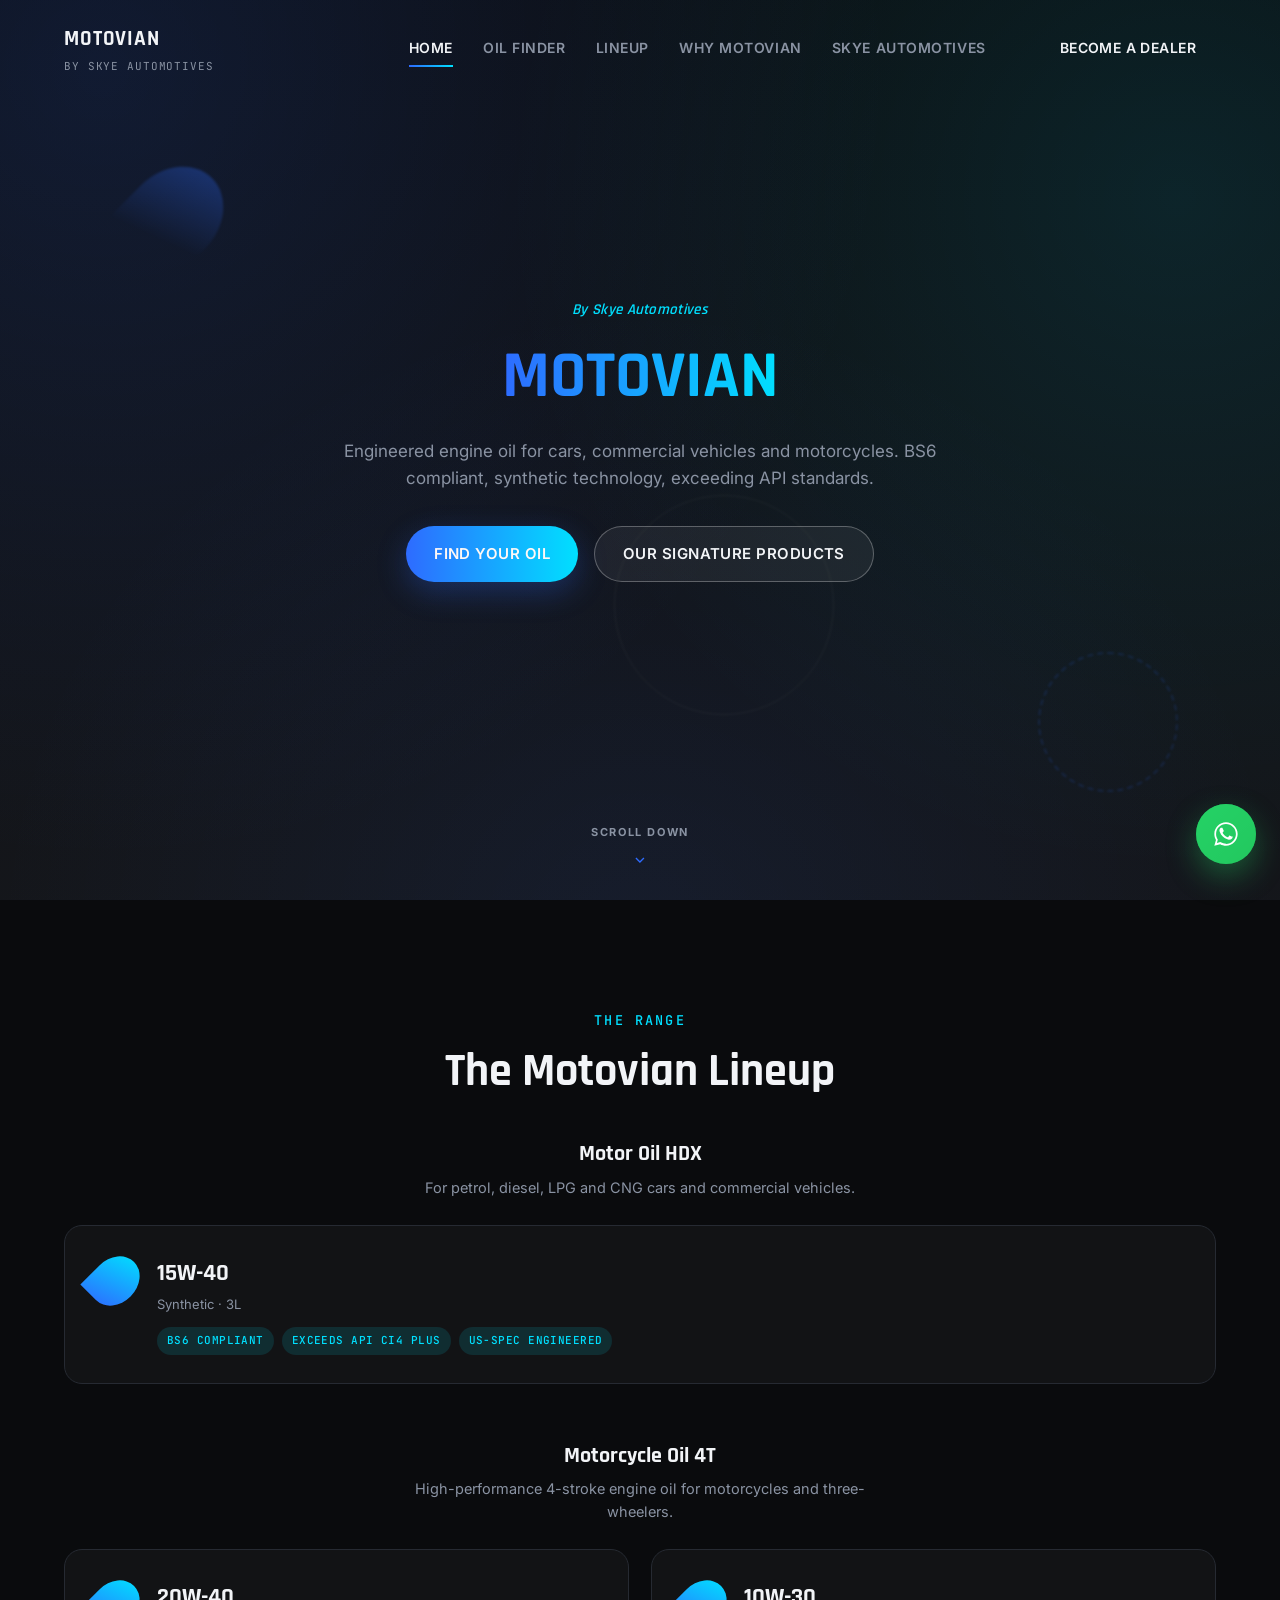
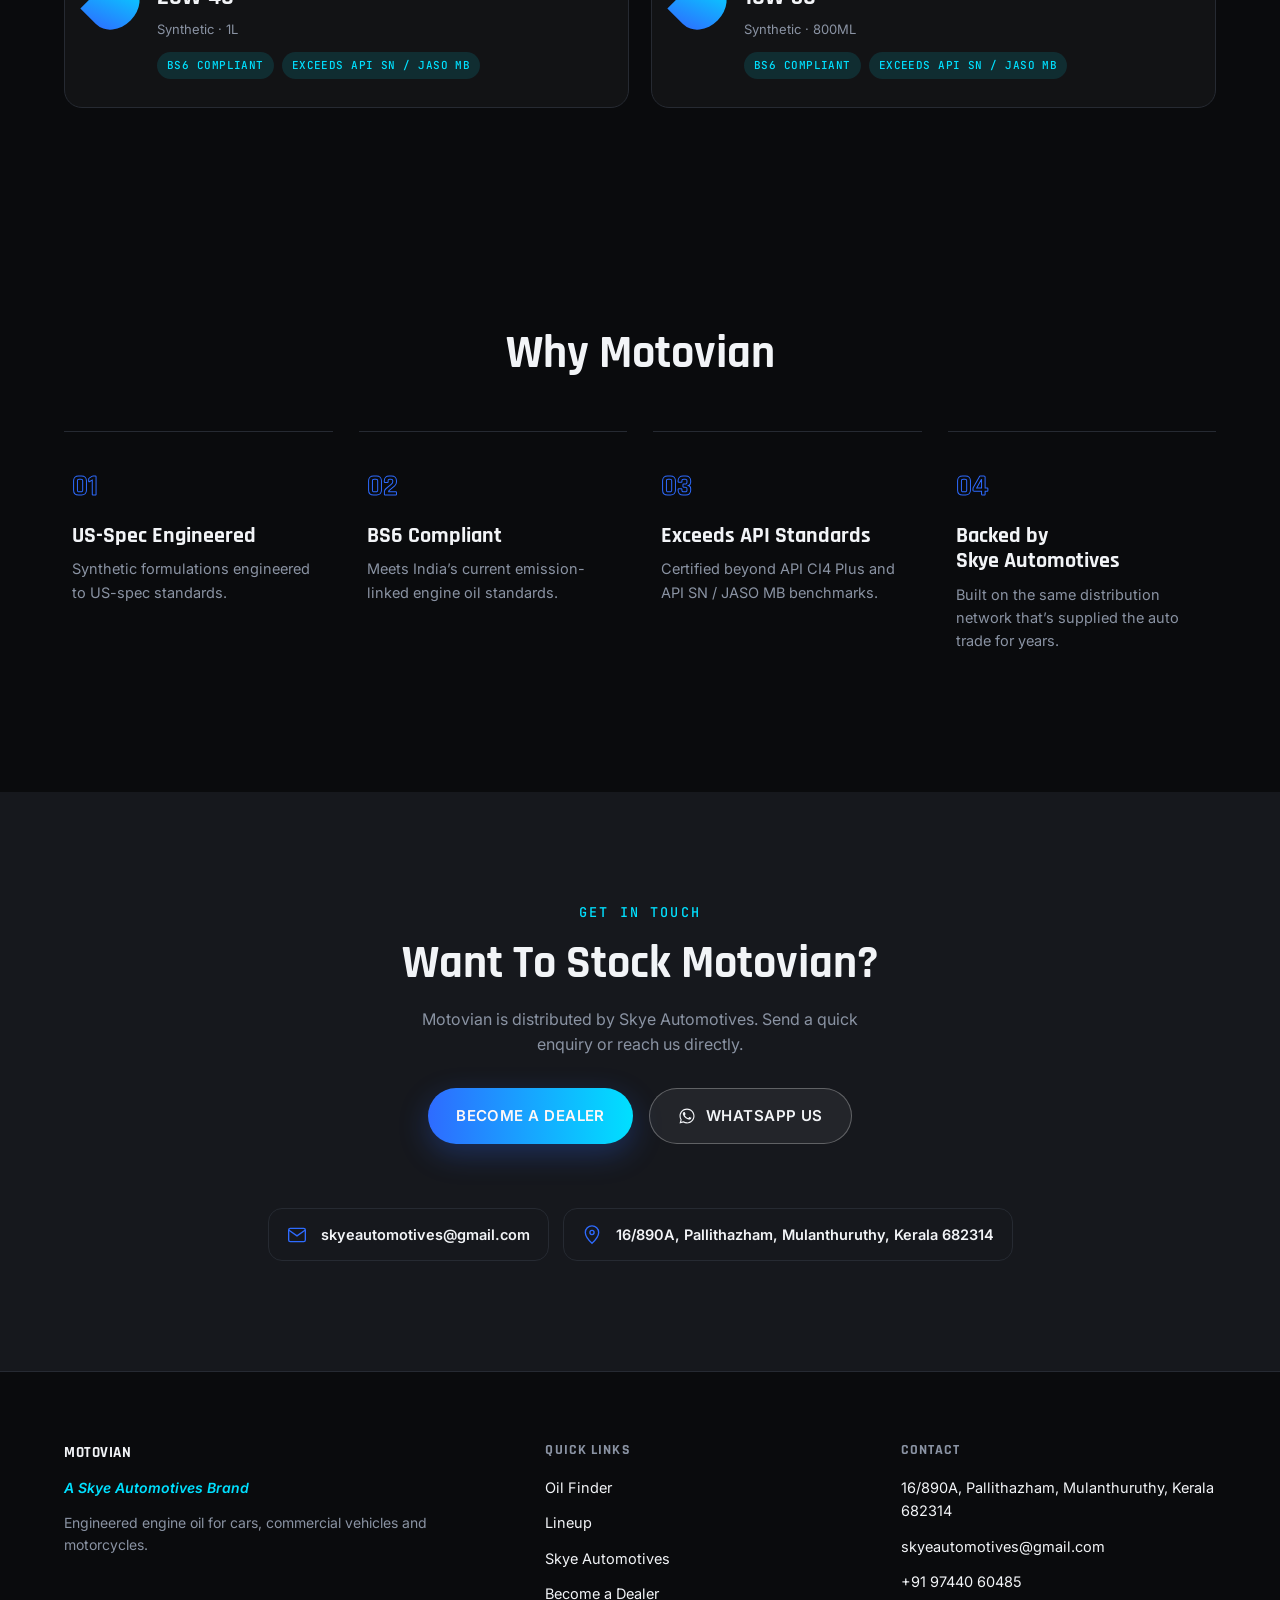
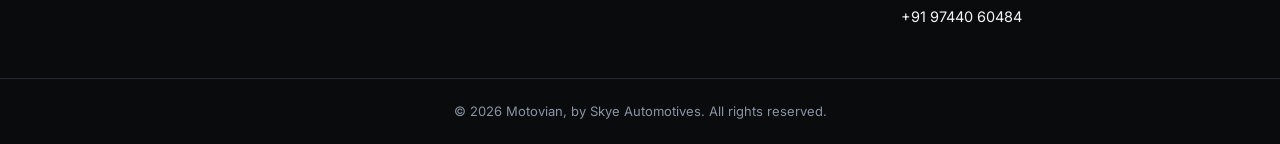
==== motovian.html @ 6cfa9f60 "Launch standalone Motovian brand experience and Oil Finder app Adds the Motovian sub-brand as real, " ====
<!DOCTYPE html>
<html lang="en">
<head>
<meta charset="UTF-8" />
<meta name="viewport" content="width=device-width, initial-scale=1.0" />
<meta name="theme-color" content="#0A0B0D" />
<title>Motovian | Engine Oil by Skye Automotives</title>
<meta name="description" content="Motovian is Skye Automotives' own engine oil brand: BS6 compliant, synthetic technology, exceeding API standards, for cars, commercial vehicles and motorcycles." />
<link rel="preconnect" href="https://fonts.googleapis.com">
<link rel="preconnect" href="https://fonts.gstatic.com" crossorigin>
<link href="https://fonts.googleapis.com/css2?family=Rajdhani:wght@500;600;700&family=Inter:wght@400;500;600&family=JetBrains+Mono:wght@400;500;600&display=swap" rel="stylesheet">
<link rel="stylesheet" href="css/style.css?v=47">
<link rel="stylesheet" href="css/motovian.css?v=9">
</head>
<body>

<a href="#main-content" class="skip-link">Skip to main content</a>

<!-- ================= PRELOADER ================= -->
<div id="preloader">
  <div class="loader-ring"></div>
</div>

<!-- ================= NAVBAR ================= -->
<header id="navbar">
  <div class="nav-inner">
    <div class="logo-group">
      <a href="#top" class="logo">MOTOVIAN</a>
      <a href="index.html" class="nav-parent-link">By Skye Automotives</a>
    </div>
    <nav id="nav-links">
      <a href="#top" class="active">Home</a>
      <a href="oil-finder.html">Oil Finder</a>
      <a href="#lineup">Lineup</a>
      <a href="#why-motovian">Why Motovian</a>
      <a href="index.html">Skye Automotives</a>
    </nav>
    <a href="index.html#dealers" class="btn btn-small nav-cta">Become a Dealer</a>
    <button id="hamburger" aria-label="Toggle menu">
      <span></span><span></span><span></span>
    </button>
  </div>
</header>

<main id="main-content" tabindex="-1">

<!-- ================= HERO ================= -->
<section id="top" class="hero">
  <div class="hero-bg"></div>
  <div class="floating-shapes">
    <span class="shape shape-drop"></span>
    <span class="shape shape-gear"></span>
    <span class="shape shape-ring"></span>
    <span class="streak" style="top:24%; width:280px; animation-delay:.3s;"></span>
    <span class="streak" style="top:52%; width:200px; animation-delay:1.4s;"></span>
    <span class="streak" style="top:74%; width:240px; animation-delay:2.3s;"></span>
  </div>
  <div class="hero-content">
    <p class="tagline reveal">By Skye Automotives</p>
    <h1 class="hero-title">
      <span class="line"><span class="line-inner text-gradient" style="animation-delay:.12s">MOTOVIAN</span></span>
    </h1>
    <p class="hero-sub reveal">
      Engineered engine oil for cars, commercial vehicles and motorcycles.
      BS6 compliant, synthetic technology, exceeding API standards.
    </p>
    <div class="hero-actions reveal">
      <a href="oil-finder.html" class="btn btn-primary">Find Your Oil</a>
      <a href="#lineup" class="btn btn-outline-light">Our Signature Products</a>
    </div>
  </div>
  <a href="#lineup" class="scroll-cue" aria-label="Scroll down">
    <span class="scroll-cue-text">Scroll Down</span>
    <svg class="scroll-cue-arrow" viewBox="0 0 24 24" fill="none" stroke="currentColor" stroke-width="2" aria-hidden="true"><path d="M6 9l6 6 6-6"/></svg>
  </a>
</section>

<!-- ================= LINEUP ================= -->
<section id="lineup" class="section lineup">
  <div class="container">
    <p class="eyebrow center reveal">The Range</p>
    <h2 class="center reveal">The Motovian Lineup</h2>

    <div class="lineup-line reveal">
      <div class="lineup-line-head">
        <h3>Motor Oil HDX</h3>
        <p>For petrol, diesel, LPG and CNG cars and commercial vehicles.</p>
      </div>
      <div class="moto-card">
        <div class="drop drop-lg"></div>
        <div class="moto-card-body">
          <p class="moto-grade">15W-40</p>
          <span class="moto-pack">Synthetic · 3L</span>
          <div class="moto-badges">
            <span class="moto-badge">BS6 Compliant</span>
            <span class="moto-badge">Exceeds API CI4 Plus</span>
            <span class="moto-badge">US-Spec Engineered</span>
          </div>
        </div>
      </div>
    </div>

    <div class="lineup-line reveal">
      <div class="lineup-line-head">
        <h3>Motorcycle Oil 4T</h3>
        <p>High-performance 4-stroke engine oil for motorcycles and three-wheelers.</p>
      </div>
      <div class="moto-grid">
        <div class="moto-card">
          <div class="drop drop-lg"></div>
          <div class="moto-card-body">
            <p class="moto-grade">20W-40</p>
            <span class="moto-pack">Synthetic · 1L</span>
            <div class="moto-badges">
              <span class="moto-badge">BS6 Compliant</span>
              <span class="moto-badge">Exceeds API SN / JASO MB</span>
            </div>
          </div>
        </div>
        <div class="moto-card">
          <div class="drop drop-lg"></div>
          <div class="moto-card-body">
            <p class="moto-grade">10W-30</p>
            <span class="moto-pack">Synthetic · 800ML</span>
            <div class="moto-badges">
              <span class="moto-badge">BS6 Compliant</span>
              <span class="moto-badge">Exceeds API SN / JASO MB</span>
            </div>
          </div>
        </div>
      </div>
    </div>
  </div>
</section>

<!-- ================= WHY MOTOVIAN ================= -->
<section id="why-motovian" class="section why-us">
  <div class="container">
    <h2 class="reveal center">Why Motovian</h2>
    <div class="why-grid">
      <div class="why-item reveal">
        <span class="why-num">01</span>
        <h3>US-Spec Engineered</h3>
        <p>Synthetic formulations engineered to US-spec standards.</p>
      </div>
      <div class="why-item reveal">
        <span class="why-num">02</span>
        <h3>BS6 Compliant</h3>
        <p>Meets India&rsquo;s current emission-linked engine oil standards.</p>
      </div>
      <div class="why-item reveal">
        <span class="why-num">03</span>
        <h3>Exceeds API Standards</h3>
        <p>Certified beyond API CI4 Plus and API SN / JASO MB benchmarks.</p>
      </div>
      <div class="why-item reveal">
        <span class="why-num">04</span>
        <h3>Backed by Skye Automotives</h3>
        <p>Built on the same distribution network that&rsquo;s supplied the auto trade for years.</p>
      </div>
    </div>
  </div>
</section>

<!-- ================= BECOME A DEALER CTA ================= -->
<section id="dealer-cta" class="section dealer-cta">
  <div class="container center">
    <p class="eyebrow center reveal">Get In Touch</p>
    <h2 class="reveal">Want To Stock Motovian?</h2>
    <p class="reveal dealer-cta-sub">
      Motovian is distributed by Skye Automotives. Send a quick enquiry or reach us directly.
    </p>
    <div class="hero-actions reveal">
      <a href="index.html#dealers" class="btn btn-primary">Become a Dealer</a>
      <a href="https://wa.me/919744060485" target="_blank" rel="noopener" class="btn btn-outline-light">
        <svg viewBox="0 0 24 24" class="icon-wa" aria-hidden="true"><path d="M17.5 14.4c-.3-.1-1.7-.9-2-1-.3-.1-.5-.1-.7.1s-.8 1-.9 1.2c-.2.2-.3.2-.6.1-.3-.1-1.3-.5-2.4-1.5-.9-.8-1.5-1.8-1.7-2.1-.2-.3 0-.5.1-.6.1-.1.3-.3.4-.5.1-.2.2-.3.3-.5.1-.2 0-.4 0-.5C10 9 9.4 7.6 9.1 7c-.1-.5-.4-.4-.6-.4h-.5c-.2 0-.5.1-.7.3-.2.3-.9.9-.9 2.2s1 2.6 1.1 2.8c.1.2 2 3 4.7 4.2.7.3 1.2.5 1.6.6.7.2 1.3.2 1.8.1.5-.1 1.7-.7 1.9-1.4.2-.7.2-1.2.2-1.3-.1-.2-.3-.3-.6-.4z"/><path d="M12 2C6.5 2 2 6.5 2 12c0 1.9.5 3.6 1.4 5.1L2 22l5-1.3c1.5.8 3.2 1.3 5 1.3 5.5 0 10-4.5 10-10S17.5 2 12 2zm0 18.3c-1.6 0-3.1-.4-4.5-1.2l-.3-.2-3 .8.8-2.9-.2-.3C4 15.1 3.5 13.6 3.5 12c0-4.7 3.8-8.5 8.5-8.5s8.5 3.8 8.5 8.5-3.8 8.5-8.5 8.5z"/></svg>
        WhatsApp Us
      </a>
    </div>
    <div class="contact-methods dealer-cta-contact">
      <a href="mailto:skyeautomotives@gmail.com" class="contact-item">
        <svg viewBox="0 0 24 24" aria-hidden="true"><rect x="2" y="4" width="20" height="16" rx="2"/><path d="m2 6 10 7L22 6"/></svg>
        <span>skyeautomotives@gmail.com</span>
      </a>
      <a href="https://www.google.com/maps/search/?api=1&amp;query=SKYE+AUTOMOTIVES+16%2F890A+Pallithazham+Mulanthuruthy+Kerala+682314" target="_blank" rel="noopener" class="contact-item">
        <svg viewBox="0 0 24 24" aria-hidden="true"><path d="M12 22s8-7.5 8-13a8 8 0 1 0-16 0c0 5.5 8 13 8 13z"/><circle cx="12" cy="9" r="2.5"/></svg>
        <span>16/890A, Pallithazham, Mulanthuruthy, Kerala 682314</span>
      </a>
    </div>
  </div>
</section>

</main>

<!-- ================= FOOTER ================= -->
<footer class="footer">
  <div class="container footer-grid">
    <div>
      <a href="#top" class="logo">MOTOVIAN</a>
      <p class="footer-tagline">A Skye Automotives Brand</p>
      <p>Engineered engine oil for cars, commercial vehicles and motorcycles.</p>
    </div>
    <div>
      <h4>Quick Links</h4>
      <a href="oil-finder.html">Oil Finder</a>
      <a href="#lineup">Lineup</a>
      <a href="index.html">Skye Automotives</a>
      <a href="index.html#dealers">Become a Dealer</a>
    </div>
    <div>
      <h4>Contact</h4>
      <a href="https://www.google.com/maps/search/?api=1&amp;query=SKYE+AUTOMOTIVES+16%2F890A+Pallithazham+Mulanthuruthy+Kerala+682314" target="_blank" rel="noopener">16/890A, Pallithazham, Mulanthuruthy, Kerala 682314</a>
      <a href="mailto:skyeautomotives@gmail.com">skyeautomotives@gmail.com</a>
      <a href="https://wa.me/919744060485" target="_blank" rel="noopener">+91 97440 60485</a>
      <a href="https://wa.me/919744060484" target="_blank" rel="noopener">+91 97440 60484</a>
    </div>
  </div>
  <div class="footer-bottom">
    <p>&copy; <span id="year"></span> Motovian, by Skye Automotives. All rights reserved.</p>
  </div>
</footer>

<!-- ================= WHATSAPP FLOATING BUTTON ================= -->
<div class="wa-float">
  <button id="wa-toggle" aria-label="Chat on WhatsApp">
    <span class="wa-pulse"></span>
    <svg viewBox="0 0 24 24" aria-hidden="true"><path d="M17.5 14.4c-.3-.1-1.7-.9-2-1-.3-.1-.5-.1-.7.1s-.8 1-.9 1.2c-.2.2-.3.2-.6.1-.3-.1-1.3-.5-2.4-1.5-.9-.8-1.5-1.8-1.7-2.1-.2-.3 0-.5.1-.6.1-.1.3-.3.4-.5.1-.2.2-.3.3-.5.1-.2 0-.4 0-.5C10 9 9.4 7.6 9.1 7c-.1-.5-.4-.4-.6-.4h-.5c-.2 0-.5.1-.7.3-.2.3-.9.9-.9 2.2s1 2.6 1.1 2.8c.1.2 2 3 4.7 4.2.7.3 1.2.5 1.6.6.7.2 1.3.2 1.8.1.5-.1 1.7-.7 1.9-1.4.2-.7.2-1.2.2-1.3-.1-.2-.3-.3-.6-.4z"/><path d="M12 2C6.5 2 2 6.5 2 12c0 1.9.5 3.6 1.4 5.1L2 22l5-1.3c1.5.8 3.2 1.3 5 1.3 5.5 0 10-4.5 10-10S17.5 2 12 2zm0 18.3c-1.6 0-3.1-.4-4.5-1.2l-.3-.2-3 .8.8-2.9-.2-.3C4 15.1 3.5 13.6 3.5 12c0-4.7 3.8-8.5 8.5-8.5s8.5 3.8 8.5 8.5-3.8 8.5-8.5 8.5z"/></svg>
  </button>
  <div class="wa-menu" id="wa-menu">
    <a href="https://wa.me/919744060485" target="_blank" rel="noopener">+91 97440 60485</a>
    <a href="https://wa.me/919744060484" target="_blank" rel="noopener">+91 97440 60484</a>
  </div>
</div>

<script src="js/script.js?v=4"></script>
</body>
</html>
---- css/style.css ----
/* ===================== TOKENS ===================== */
:root {
  --bg: #fbfaf8;
  --bg-alt: #f3efec;
  --panel: #ffffff;
  --dark: #18100d;
  --dark-2: #241713;
  --text: #201815;
  --muted: #746a64;
  --text-light: #faf3f0;
  --muted-light: #cdbcb5;
  --accent: #e5342a;
  --accent-2: #ff6b4d;
  --accent-text: #c02419; /* darker red for small text on light bg: #e5342a only hits ~4.15:1, this hits ~5.7:1 (WCAG AA needs 4.5:1) */
  --accent-soft: rgba(229, 52, 42, 0.09);
  --line: rgba(32, 24, 21, 0.10);
  --line-dark: rgba(255, 255, 255, 0.12);
  --shadow: 0 20px 50px rgba(32, 20, 15, 0.10);
  --shadow-dark: 0 20px 60px rgba(0, 0, 0, 0.35);
  --radius: 18px;
  --ff-head: "Rajdhani", "Inter", sans-serif;
  --ff-body: "Inter", sans-serif;
  --ff-mono: "JetBrains Mono", monospace;
  --ease: cubic-bezier(.22,.9,.32,1);
  --topbar-h: 38px;
}

* { margin: 0; padding: 0; box-sizing: border-box; }

html { scroll-behavior: smooth; }

body {
  font-family: var(--ff-body);
  background: var(--bg);
  color: var(--text);
  overflow-x: hidden;
  line-height: 1.6;
  -webkit-tap-highlight-color: transparent;
}

a, button { -webkit-tap-highlight-color: transparent; }

/* Skip link: hidden until keyboard-focused, then jumps above everything */
.skip-link {
  position: fixed; top: -60px; left: 12px; z-index: 9998;
  background: var(--accent); color: #fff; padding: 12px 20px;
  border-radius: 8px; font-weight: 600; font-size: 14px;
  transition: top .25s var(--ease);
}
.skip-link:focus { top: 12px; outline: 2px solid var(--text); outline-offset: 2px; }

/* Sections are anchor-nav targets; offset for the fixed nav so headings aren't hidden under it */
section[id] { scroll-margin-top: 90px; }

img, svg { display: block; max-width: 100%; }

a { color: inherit; text-decoration: none; }

.container {
  width: 100%;
  max-width: 1200px;
  margin: 0 auto;
  padding: 0 24px;
}

.section { padding: 110px 0; position: relative; }

h1, h2, h3, h4 { font-family: var(--ff-head); line-height: 1.15; font-weight: 700; text-wrap: balance; }

h2 { font-size: clamp(32px, 4.5vw, 46px); margin-bottom: 16px; }
h3 { font-size: 22px; margin-bottom: 8px; }

.eyebrow {
  display: inline-block;
  font-family: var(--ff-mono);
  font-size: 13.5px;
  font-weight: 500;
  letter-spacing: .16em;
  text-transform: uppercase;
  color: var(--accent-text);
  margin-bottom: 14px;
}
.eyebrow.center { display: block; }
.oil-copy .eyebrow.light { color: var(--accent-2); }
.center { text-align: center; display: block; }

.text-gradient {
  background: linear-gradient(90deg, var(--accent) 0%, var(--accent-2) 100%);
  -webkit-background-clip: text;
  background-clip: text;
  color: transparent;
}

/* ===================== PRELOADER ===================== */
#preloader {
  position: fixed; inset: 0; z-index: 9999;
  background: var(--bg);
  display: flex; align-items: center; justify-content: center;
  transition: opacity .6s ease, visibility .6s ease;
}
#preloader.hide { opacity: 0; visibility: hidden; }
.loader-ring {
  width: 46px; height: 46px;
  border: 3px solid rgba(32,24,21,.12);
  border-top-color: var(--accent);
  border-radius: 50%;
  animation: spin .8s linear infinite;
}
@keyframes spin { to { transform: rotate(360deg); } }

/* ===================== BUTTONS ===================== */
.btn {
  display: inline-flex; align-items: center; gap: 10px;
  padding: 15px 28px;
  border-radius: 100px;
  font-weight: 600;
  font-size: 15px;
  letter-spacing: .03em;
  text-transform: uppercase;
  border: none;
  cursor: pointer;
  transition: transform .35s var(--ease), box-shadow .35s var(--ease), background .35s var(--ease), color .35s var(--ease);
  white-space: nowrap;
  touch-action: manipulation;
}
.btn-primary {
  background: linear-gradient(90deg, var(--accent), var(--accent-2));
  color: #fff8f6;
  box-shadow: 0 10px 30px rgba(229, 52, 42, .28);
}
.btn-primary:hover { transform: translateY(-3px) scale(1.02); box-shadow: 0 16px 40px rgba(229, 52, 42, .4); }
.btn-outline {
  background: rgba(32,24,21,.03);
  color: var(--text);
  border: 1px solid var(--line);
}
.btn-outline:hover { background: rgba(32,24,21,.07); transform: translateY(-3px); }
.btn-outline-light {
  background: rgba(255,255,255,.06);
  color: var(--text-light);
  border: 1px solid rgba(255,255,255,.28);
}
.btn-outline-light:hover { background: rgba(255,255,255,.14); transform: translateY(-3px); }
.btn-small { padding: 10px 20px; font-size: 14px; }
.icon-wa { width: 18px; height: 18px; fill: currentColor; }

/* ===================== SCROLL RAIL (signature element, wide desktop only) ===================== */
#scroll-rail {
  position: fixed; left: 28px; top: 0; bottom: 0; width: 20px; z-index: 300;
  pointer-events: none;
}
.rail-track {
  position: absolute; top: 70px; bottom: 60px; left: 50%; width: 2px;
  transform: translateX(-50%);
  background: var(--line); border-radius: 2px;
}
.rail-progress {
  position: absolute; top: 70px; bottom: 60px; left: 50%; width: 2px;
  transform: translateX(-50%) scaleY(0);
  transform-origin: top;
  background: linear-gradient(var(--accent), var(--accent-2));
  border-radius: 2px;
  box-shadow: 0 0 10px rgba(229,52,42,.5);
}
.rail-checkpoints {
  position: absolute; top: 70px; bottom: 60px; left: 50%; transform: translateX(-50%);
  display: flex; flex-direction: column; justify-content: space-between; align-items: center;
}
.rail-dot {
  width: 8px; height: 8px; border-radius: 50%;
  background: var(--panel); border: 1.5px solid var(--line);
  transition: background .3s, border-color .3s, box-shadow .3s, transform .3s;
}
.rail-dot.active {
  background: var(--accent); border-color: var(--accent);
  box-shadow: 0 0 8px rgba(229,52,42,.6);
  transform: scale(1.3);
}
@media (max-width: 1399px) { #scroll-rail { display: none; } }

/* ===================== MOTOVIAN TOP BANNER ===================== */
/* Fixed above the navbar, only on pages that opt in via body.has-topbar (so
   pages without this markup keep the navbar flush at top:0, unaffected). A
   local token override keeps the neon-blue treatment scoped to this strip. */
.motovian-topbar {
  --accent: #2E6BFF;
  --accent-2: #00E0FF;
  position: fixed; top: 0; left: 0; right: 0; z-index: 501;
  height: var(--topbar-h);
  display: flex; align-items: center;
  background: #0A0B0D;
  border-bottom: 1px solid rgba(46,107,255,.25);
  overflow: hidden;
  text-decoration: none;
}
.motovian-topbar-track {
  display: inline-flex; gap: 50px;
  white-space: nowrap; padding-left: 24px;
  animation: marqueeScroll 20s linear infinite;
}
.motovian-topbar-track span {
  display: inline-flex; align-items: center; gap: 50px;
  font-family: var(--ff-mono); font-size: 12px; font-weight: 500;
  letter-spacing: .08em; text-transform: uppercase; color: var(--accent-2);
}
.motovian-topbar-track span i { color: var(--accent); font-style: normal; font-size: 10px; }
.motovian-topbar:hover .motovian-topbar-track { animation-play-state: paused; }
body.has-topbar #navbar { top: var(--topbar-h); }
body.has-topbar .hero { padding-top: calc(128px + var(--topbar-h)); }
@media (max-width: 640px) {
  .motovian-topbar-track span { font-size: 10.5px; gap: 34px; }
  .motovian-topbar-track { gap: 34px; }
}

/* ===================== NAVBAR ===================== */
#navbar {
  position: fixed; top: 0; left: 0; right: 0; z-index: 500;
  padding: 22px 0;
  transition: background .4s var(--ease), padding .4s var(--ease), box-shadow .4s var(--ease), backdrop-filter .4s var(--ease), top .3s var(--ease);
}
#navbar.scrolled {
  padding: 14px 0;
  background: rgba(251, 250, 248, .88);
  backdrop-filter: blur(14px);
  box-shadow: 0 6px 30px rgba(32,24,21,.08);
}
.nav-inner {
  max-width: 1200px; margin: 0 auto; padding: 0 24px;
  display: flex; align-items: center; justify-content: space-between; gap: 24px;
}
.logo {
  font-family: var(--ff-head); font-weight: 700; font-size: 21px; letter-spacing: .04em;
  color: var(--text);
}
.logo span { color: var(--accent); margin-left: 4px; font-weight: 600; }
#nav-links { display: flex; gap: 30px; margin-left: auto; margin-right: 30px; }
#nav-links a {
  font-size: 14px; font-weight: 600; letter-spacing: .04em; text-transform: uppercase;
  color: var(--muted); position: relative; padding: 4px 0;
  transition: color .3s;
}
#nav-links a::after {
  content: ""; position: absolute; left: 0; bottom: -3px; width: 0; height: 2px;
  background: linear-gradient(90deg, var(--accent), var(--accent-2));
  transition: width .3s var(--ease);
}
#nav-links a:hover, #nav-links a.active { color: var(--text); }
#nav-links a:hover::after, #nav-links a.active::after { width: 100%; }
.nav-cta { display: inline-flex; }

#hamburger {
  display: none; flex-direction: column; justify-content: center; gap: 5px;
  width: 44px; height: 44px; background: none; border: none; cursor: pointer;
  touch-action: manipulation;
  position: relative; z-index: 401; /* must stay above the mobile nav panel (z-index 400) so it remains clickable to close */
}
#hamburger span { width: 22px; height: 2px; background: var(--text); transition: transform .35s var(--ease), opacity .3s; margin: 0 auto; }
#hamburger.open span:nth-child(1) { transform: translateY(7px) rotate(45deg); }
#hamburger.open span:nth-child(2) { opacity: 0; }
#hamburger.open span:nth-child(3) { transform: translateY(-7px) rotate(-45deg); }

/* ===================== HERO ===================== */
.hero {
  position: relative;
  min-height: 100vh;
  display: flex; flex-direction: column; align-items: center; justify-content: center;
  padding: 128px 24px 80px;
  overflow: hidden;
}
.hero-bg {
  position: absolute; inset: -20%;
  background:
    radial-gradient(circle at 20% 20%, rgba(229,52,42,.10), transparent 45%),
    radial-gradient(circle at 80% 30%, rgba(255,107,77,.10), transparent 40%),
    radial-gradient(circle at 50% 90%, rgba(229,52,42,.07), transparent 45%),
    linear-gradient(180deg, var(--bg) 0%, var(--bg-alt) 100%);
  background-size: 200% 200%;
  animation: bgShift 18s ease-in-out infinite;
  z-index: 0;
}
@keyframes bgShift {
  0%, 100% { background-position: 0% 0%; }
  50% { background-position: 100% 60%; }
}
.floating-shapes { position: absolute; inset: 0; z-index: 1; pointer-events: none; }
.shape { position: absolute; border-radius: 50%; opacity: .55; filter: blur(1px); }
.shape-drop {
  width: 90px; height: 110px; top: 18%; left: 10%;
  background: linear-gradient(160deg, var(--accent), transparent 70%);
  border-radius: 50% 50% 50% 0;
  transform: rotate(45deg);
  animation: floatY 7s ease-in-out infinite;
  opacity: .35;
}
.shape-gear {
  width: 140px; height: 140px; bottom: 12%; right: 8%;
  border: 2px dashed rgba(229,52,42,.28);
  animation: spinSlow 30s linear infinite;
}
.shape-ring {
  width: 220px; height: 220px; top: 55%; left: 48%;
  border: 1px solid rgba(32,24,21,.08);
  animation: floatY 10s ease-in-out infinite reverse;
}
@keyframes floatY { 0%,100% { transform: translateY(0); } 50% { transform: translateY(-24px); } }
@keyframes spinSlow { to { transform: rotate(360deg); } }
.streak {
  position: absolute; height: 2px; left: 8%;
  background: linear-gradient(90deg, transparent, var(--accent-2) 55%, transparent);
  opacity: 0; border-radius: 2px; pointer-events: none;
  animation: streakMove 2.8s ease-in-out infinite;
}
@keyframes streakMove {
  0% { opacity: 0; transform: translateX(0); }
  12% { opacity: .7; }
  70% { opacity: .35; }
  100% { opacity: 0; transform: translateX(55vw); }
}
.hero-title .line { display: block; overflow: hidden; }
.hero-title .line-inner {
  display: inline-block; opacity: 0; transform: translateY(105%);
  animation: lineRise .9s var(--ease) forwards;
}
@keyframes lineRise { to { opacity: 1; transform: translateY(0); } }

.tagline {
  font-family: var(--ff-head); font-style: italic; font-weight: 600;
  font-size: 15px; color: var(--accent-text); margin: -4px 0 18px; letter-spacing: .02em;
}
.hero-content { position: relative; z-index: 2; max-width: 860px; text-align: center; }
.hero h1 { font-size: clamp(38px, 5.8vw, 66px); margin-bottom: 22px; }
.hero-sub { color: var(--muted); font-size: 17px; max-width: 620px; margin: 0 auto 34px; }
.hero-actions { display: flex; gap: 16px; justify-content: center; flex-wrap: wrap; margin-bottom: 64px; }

.proof-strip { padding: 56px 0; background: var(--bg-alt); border-bottom: 1px solid var(--line); }
.proof-strip .stats { margin-bottom: 0; }
.stats-note { text-align: center; font-size: 12px; color: var(--muted); font-style: italic; margin-top: 18px; }
.stats { display: flex; justify-content: center; gap: 56px; flex-wrap: wrap; }
.stat { text-align: center; }
.stat-num { font-family: var(--ff-head); font-size: 34px; font-weight: 700; color: var(--text); }
.stat-plus { font-family: var(--ff-head); font-size: 22px; font-weight: 700; color: var(--accent); }
.stat p { color: var(--muted); font-size: 13px; margin-top: 4px; }

.scroll-cue {
  position: absolute; bottom: 32px; left: 50%; transform: translateX(-50%);
  z-index: 2; display: flex; flex-direction: column; align-items: center; gap: 10px;
  text-decoration: none;
}
.scroll-cue-text {
  font-size: 11px; letter-spacing: .15em; text-transform: uppercase;
  color: var(--muted); font-weight: 700;
}
.scroll-cue-arrow {
  width: 16px; height: 16px; stroke: var(--accent); fill: none;
  animation: scrollDown 1.6s ease-in-out infinite;
}
@keyframes scrollDown { 0%, 100% { transform: translateY(0); opacity: 1; } 50% { transform: translateY(8px); opacity: .5; } }

/* ===================== REVEAL ANIMATION ===================== */
.reveal {
  opacity: 0;
  transform: translateY(28px);
  transition: opacity .8s var(--ease), transform .8s var(--ease);
}
.reveal.in-view { opacity: 1; transform: translateY(0); }

/* ===================== ABOUT ===================== */
.about-grid { display: grid; grid-template-columns: .9fr 1.1fr; gap: 70px; align-items: center; }
.about-visual { position: relative; height: 380px; }
.about-glow {
  position: absolute; inset: 10%; border-radius: 50%;
  background: radial-gradient(circle, rgba(229,52,42,.16), transparent 70%);
  filter: blur(20px); animation: pulseGlow 4s ease-in-out infinite;
}
@keyframes pulseGlow { 0%,100% { opacity: .6; } 50% { opacity: 1; } }
.about-card {
  position: absolute; width: 210px; padding: 26px;
  background: var(--panel); border: 1px solid var(--line); border-radius: var(--radius);
  box-shadow: var(--shadow);
  display: flex; flex-direction: column; gap: 14px;
  animation: floatY 6s ease-in-out infinite;
}
.about-card svg { width: 30px; height: 30px; stroke: var(--accent); fill: none; stroke-width: 1.6; }
.about-card p { font-weight: 600; font-size: 14.5px; color: var(--text); }
.card-1 { top: 10%; left: 0; }
.card-2 { bottom: 6%; right: 0; animation-delay: 1.5s; }

.about-copy p { color: var(--muted); margin-bottom: 16px; }
.check-list { list-style: none; margin-top: 22px; display: flex; flex-direction: column; gap: 12px; }
.check-list li { position: relative; padding-left: 30px; color: var(--text); font-size: 15px; }
.check-list li::before {
  content: "✓"; position: absolute; left: 0; top: -1px;
  width: 20px; height: 20px; border-radius: 50%;
  background: var(--accent-soft); color: var(--accent-text);
  font-size: 12px; font-weight: 700; display: flex; align-items: center; justify-content: center;
}


/* ===================== VEHICLE LIST ===================== */
/* Same plain-row language as the company list one level up: name + arrow,
   thin divider, no card box. Content here is just a brand+model, so a card
   with a background/border would be heavier than what it's holding. The
   whole row is the tap target (44px+ per WCAG touch target guidance),
   not a small link at the end. */
.vehicle-subheading {
  font-size: 22px; font-weight: 700; font-family: var(--ff-head);
  margin: 56px 0 4px;
}
.vehicle-grid { display: grid; grid-template-columns: repeat(3, 1fr); gap: 0 24px; margin-top: 10px; }
.vehicle-card {
  display: flex; align-items: center; justify-content: space-between; gap: 12px;
  min-height: 52px; padding: 13px 2px;
  border-bottom: 1px solid var(--line);
  transition: padding-left .25s var(--ease);
  touch-action: manipulation;
}
.vehicle-card:hover { padding-left: 8px; }
.vehicle-card:hover .vehicle-oem,
.vehicle-card:hover h3 { color: var(--accent-text); }
.vehicle-card .vehicle-oem {
  font-family: var(--ff-mono);
  font-size: 11.5px; text-transform: uppercase; letter-spacing: .06em;
  color: var(--muted); font-weight: 500; display: block; margin-bottom: 1px;
  transition: color .25s;
}
.vehicle-card h3 { font-size: 14.5px; margin-bottom: 0; font-family: var(--ff-body); transition: color .25s; }
.vehicle-arrow {
  flex-shrink: 0; width: 16px; height: 16px; stroke: var(--muted); fill: none; stroke-width: 2;
  transition: transform .25s var(--ease), stroke .25s;
}
.vehicle-card:hover .vehicle-arrow { transform: translateX(3px); stroke: var(--accent); }

/* ===================== COMPANY ACCORDION ===================== */
/* Plain text brand navigation, matching how real parts distributors (RockAuto,
   etc.) actually list makes: no logo, no boxed card. Collapsed rows sit
   compactly, several per row; an open one spans full width for its vehicles. */
.company-list {
  display: grid; grid-template-columns: repeat(3, 1fr);
  gap: 0 28px; margin-top: 18px; align-items: start;
}
.company-group {
  border-bottom: 1px solid var(--line);
  transition: grid-column .1s;
}
.company-group.open { grid-column: 1 / -1; border-bottom: none; }
.company-header {
  width: 100%; display: flex; align-items: center; gap: 8px;
  padding: 15px 2px; background: none; border: none; cursor: pointer;
  font-family: var(--ff-body); text-align: left; touch-action: manipulation;
}
.company-header:hover .company-name { color: var(--accent-text); }
.company-name { font-family: var(--ff-head); font-weight: 700; font-size: 15px; color: var(--text); }
.company-count { font-family: var(--ff-mono); color: var(--muted); font-size: 12.5px; margin-left: auto; margin-right: 2px; white-space: nowrap; }
.company-chevron {
  width: 18px; height: 18px; stroke: var(--muted); fill: none; stroke-width: 2;
  flex-shrink: 0; transition: transform .3s var(--ease);
}
.company-group.open .company-chevron { transform: rotate(180deg); stroke: var(--accent); }
.company-group.open .company-header { padding-bottom: 6px; }
.company-panel {
  display: grid; grid-template-rows: 0fr; min-height: 0;
  transition: grid-template-rows .35s var(--ease);
}
.company-group.open .company-panel { grid-template-rows: 1fr; }
.company-panel > .vehicle-grid {
  overflow: hidden; min-height: 0;
  margin-top: 0; padding: 0;
}
.company-group.open .vehicle-grid { padding: 0 22px 22px; }
.vehicle-cta {
  grid-column: 1 / -1; justify-self: start; margin-top: 14px;
  white-space: normal; text-align: center;
}
@media (max-width: 640px) { .vehicle-cta { justify-self: stretch; } }
.company-group[hidden] { display: none; }

.vehicle-enquire {
  display: inline-flex; align-items: center; gap: 4px; margin-top: 16px;
  font-size: 13px; font-weight: 700; color: var(--accent-text);
  transition: gap .25s var(--ease);
}
.vehicle-enquire:hover { gap: 8px; }
.vehicle-card[hidden] { display: none; }

/* ===================== CATALOG TABS ===================== */
.catalog-tabs {
  display: flex; justify-content: center; gap: 6px;
  max-width: 420px; margin: 24px auto 40px;
  background: var(--bg-alt); border: 1px solid var(--line); border-radius: 100px; padding: 5px;
}
.catalog-tab {
  flex: 1; display: flex; align-items: center; justify-content: center; gap: 8px;
  padding: 12px 18px; border-radius: 100px; border: none; background: none;
  font-family: var(--ff-body); font-weight: 700; font-size: 14px; color: var(--muted);
  cursor: pointer; transition: background .25s var(--ease), color .25s var(--ease); touch-action: manipulation;
}
.catalog-tab svg { width: 18px; height: 18px; stroke: currentColor; fill: none; stroke-width: 1.8; }
.catalog-tab:hover { color: var(--text); }
.catalog-tab.active { background: var(--panel); color: var(--accent-text); box-shadow: var(--shadow); }
.tab-panel[hidden] { display: none; }

/* ===================== VEHICLE SEARCH & FILTERS ===================== */
.vehicle-filters { max-width: 780px; margin: 34px auto 8px; }
.search-box {
  position: relative; margin-bottom: 20px;
}
.search-box svg {
  position: absolute; left: 18px; top: 50%; transform: translateY(-50%);
  width: 18px; height: 18px; stroke: var(--muted); fill: none; stroke-width: 1.8; pointer-events: none;
}
.search-box input {
  width: 100%; padding: 15px 18px 15px 48px; border-radius: 100px;
  border: 1px solid var(--line); background: var(--panel); color: var(--text);
  font-size: 14.5px; font-family: var(--ff-body); transition: border-color .3s, box-shadow .3s;
}
.search-box input:focus { outline: none; border-color: var(--accent); box-shadow: 0 0 0 3px rgba(229,52,42,.12); }
.quick-cat-wrap { position: relative; display: flex; align-items: center; }
.quick-categories {
  display: flex; gap: 10px; overflow-x: auto; padding: 4px 6px 10px;
  scrollbar-width: none; -webkit-overflow-scrolling: touch;
  -webkit-mask-image: linear-gradient(to right, transparent, black 20px, black calc(100% - 20px), transparent);
  mask-image: linear-gradient(to right, transparent, black 20px, black calc(100% - 20px), transparent);
}
.quick-categories::-webkit-scrollbar { display: none; }
.quick-cat-arrow {
  flex-shrink: 0; width: 34px; height: 34px; border-radius: 50%; z-index: 2;
  display: flex; align-items: center; justify-content: center;
  background: var(--panel); border: 1px solid var(--line); cursor: pointer;
  transition: box-shadow .25s var(--ease), border-color .25s var(--ease), transform .2s var(--ease);
  touch-action: manipulation;
}
.quick-cat-arrow svg { width: 17px; height: 17px; stroke: var(--accent-text); fill: none; stroke-width: 2.2; }
.quick-cat-arrow:hover {
  border-color: var(--accent);
  box-shadow: 0 0 0 4px var(--accent-soft), 0 0 18px rgba(229,52,42,.35);
  transform: scale(1.06);
}
.quick-cat-arrow-left { margin-right: 8px; }
.quick-cat-arrow-right { margin-left: 8px; }
.quick-cat-arrow[hidden] { display: none; }
.quick-cat-chip {
  flex-shrink: 0; padding: 9px 18px; border-radius: 100px;
  border: 1px solid var(--line); background: var(--panel); color: var(--text);
  font-family: var(--ff-body); font-weight: 600; font-size: 13px; white-space: nowrap;
  cursor: pointer; transition: border-color .25s, background .25s, color .25s; touch-action: manipulation;
}
.quick-cat-chip:hover { border-color: rgba(229,52,42,.35); color: var(--accent-text); }

.filter-row { display: flex; flex-wrap: wrap; gap: 8px; justify-content: center; margin-bottom: 14px; }
.filter-chip {
  padding: 10px 18px; border-radius: 100px; border: 1px solid var(--line);
  background: var(--panel); color: var(--muted); font-weight: 600; font-size: 13.5px;
  cursor: pointer; transition: background .25s, border-color .25s, color .25s; touch-action: manipulation;
}
.filter-chip-sm { padding: 7px 14px; font-size: 12.5px; }
.filter-chip:hover { border-color: rgba(229,52,42,.35); color: var(--text); }
.filter-chip.active { background: var(--accent); border-color: var(--accent); color: #fff8f6; }
.filter-count { text-align: center; font-size: 12.5px; color: var(--muted); font-style: italic; margin-top: 4px; }
.no-results {
  text-align: center; color: var(--muted); font-size: 14.5px; margin: 40px auto; max-width: 460px;
}
.no-results a { color: var(--accent-text); font-weight: 700; }
.no-results[hidden] { display: none; }

/* ===================== PART-TYPE COUNT / SORT ===================== */
.count-badge {
  display: inline-block; margin-top: 12px; font-family: var(--ff-mono); font-size: 13px; font-weight: 500;
  color: var(--accent-text); background: var(--accent-soft); padding: 4px 12px; border-radius: 100px;
}
.sort-row { display: flex; align-items: center; justify-content: center; gap: 8px; margin: 20px 0 40px; flex-wrap: wrap; }
.sort-label { font-family: var(--ff-mono); font-size: 13px; text-transform: uppercase; letter-spacing: .05em; color: var(--muted); font-weight: 500; margin-right: 4px; }

/* ===================== BRAND BADGES ===================== */
.brand-badges { display: flex; flex-wrap: wrap; gap: 12px; justify-content: center; }
.brand-badge {
  padding: 10px 22px; border-radius: 100px; background: var(--panel);
  border: 1px solid var(--line); font-weight: 700; font-size: 14px; color: var(--text);
  letter-spacing: .02em;
}

/* ===================== CATALOG NOTE ===================== */
.catalog-note {
  background: var(--accent-soft); border: 1px dashed rgba(229,52,42,.3); border-radius: var(--radius);
  padding: 20px 24px; text-align: center; color: var(--text); font-size: 14.5px; margin-top: 50px;
}
.catalog-note strong { color: var(--accent-text); }
.catalog-note-cta { text-align: center; margin-top: 16px; }
.catalog-note-cta .btn { white-space: normal; text-align: center; }

@media (max-width: 980px) {
  .vehicle-grid { grid-template-columns: repeat(2,1fr); }
  .company-list { grid-template-columns: repeat(2, 1fr); }
}
@media (max-width: 640px) {
  .vehicle-grid { grid-template-columns: 1fr; }
  .company-list { grid-template-columns: 1fr; }
  #catalog { padding-top: 120px; }
}

/* ===================== PRODUCTS ===================== */
.products { background: var(--bg-alt); }
#catalog { padding-top: 150px; border-top: none; }
.product-grid { display: grid; grid-template-columns: repeat(4, 1fr); gap: 26px; margin-top: 50px; }
.product-card {
  background: var(--panel); border: 1px solid var(--line); border-radius: var(--radius);
  padding: 34px 26px; text-align: left;
  transition: transform .4s var(--ease), border-color .4s var(--ease), box-shadow .4s var(--ease);
}
.product-card:hover { transform: translateY(-10px); border-color: rgba(229,52,42,.35); box-shadow: 0 20px 50px rgba(229,52,42,.16); }
.product-icon {
  width: 54px; height: 54px; border-radius: 14px; margin-bottom: 18px;
  background: var(--accent-soft); display: flex; align-items: center; justify-content: center;
  transition: transform .4s var(--ease);
}
.product-card:hover .product-icon { transform: rotate(-8deg) scale(1.08); }
.product-icon svg { width: 26px; height: 26px; stroke: var(--accent); fill: none; stroke-width: 1.6; }
.product-card h3 { color: var(--text); }
.product-card p { color: var(--muted); font-size: 14px; }
.products-cta { text-align: center; margin-top: 44px; }

/* ===================== PART-TYPE LIST (catalog page, plain-row) ===================== */
.part-type-list { display: flex; flex-direction: column; margin-top: 18px; }
.part-row {
  display: flex; align-items: center; gap: 18px; padding: 20px 4px;
  border-bottom: 1px solid var(--line); text-decoration: none; color: inherit;
}
.part-row[hidden] { display: none; }
.part-row-icon { flex-shrink: 0; width: 24px; height: 24px; display: flex; align-items: center; justify-content: center; }
.part-row-icon svg { width: 22px; height: 22px; stroke: var(--muted); fill: none; stroke-width: 1.6; transition: stroke .3s var(--ease); }
.part-row:hover .part-row-icon svg { stroke: var(--accent); }
.part-row-body { flex: 1; min-width: 0; }
.part-row-body h3 { color: var(--text); font-size: 16.5px; margin-bottom: 3px; }
.part-row-body p { color: var(--muted); font-size: 13.5px; margin: 0; }
.part-row-meta { flex-shrink: 0; display: flex; align-items: center; gap: 14px; }
.part-row-meta .vehicle-arrow { stroke: var(--muted); }
.part-row:hover .part-row-meta .vehicle-arrow { transform: translateX(3px); stroke: var(--accent); }
@media (max-width: 640px) {
  .part-row-body p { display: none; }
  .part-row { gap: 12px; padding: 16px 2px; }
}

/* ===================== PART-TYPE ACCORDION (categories with real sample items) ===================== */
.part-group { border-bottom: 1px solid var(--line); }
.part-group[hidden] { display: none; }
.part-header {
  width: 100%; display: flex; align-items: center; gap: 18px; padding: 20px 4px;
  background: none; border: none; text-align: left; cursor: pointer; font: inherit; color: inherit;
}
.part-header .company-chevron {
  width: 16px; height: 16px; stroke: var(--muted); fill: none; stroke-width: 2;
  transition: transform .3s var(--ease);
}
.part-group.open .part-header .company-chevron { transform: rotate(180deg); stroke: var(--accent); }
.part-panel {
  display: grid; grid-template-rows: 0fr; min-height: 0;
  transition: grid-template-rows .35s var(--ease);
}
.part-group.open .part-panel { grid-template-rows: 1fr; }
.part-panel-inner { overflow: hidden; min-height: 0; padding: 0; }
.part-group.open .part-panel-inner { padding: 0 4px 26px 46px; }
.part-sample-scroll {
  max-height: 340px; overflow-y: auto; margin-bottom: 18px; padding-right: 10px;
}
.part-sample-scroll::-webkit-scrollbar { width: 6px; }
.part-sample-scroll::-webkit-scrollbar-track { background: transparent; }
.part-sample-scroll::-webkit-scrollbar-thumb { background: var(--line); border-radius: 10px; }
.part-sample-list {
  display: grid; grid-template-columns: repeat(2, 1fr); gap: 8px 24px;
  list-style: none; margin: 0; padding: 0;
}
.part-sample-list li {
  padding-left: 16px; position: relative;
}
.part-sample-list li::before {
  content: ""; position: absolute; left: 0; top: 9px; width: 5px; height: 5px;
  border-radius: 50%; background: var(--accent);
}
.part-sample-list li a {
  font-size: 14px; color: var(--text); text-decoration: none;
  display: inline-block; padding: 2px 0; transition: color .25s var(--ease);
}
.part-sample-list li a:hover { color: var(--accent-text); text-decoration: underline; }
.part-cta { display: inline-flex; white-space: normal; text-align: center; }
@media (max-width: 640px) {
  .part-header { gap: 12px; padding: 16px 2px; }
  .part-group.open .part-panel-inner { padding: 0 2px 20px 36px; }
  .part-sample-list { grid-template-columns: 1fr; }
  .part-sample-scroll { max-height: 280px; }
}

/* ===================== MARQUEE ===================== */
.marquee {
  border-top: 1px solid var(--line); border-bottom: 1px solid var(--line);
  padding: 18px 0; overflow: hidden; white-space: nowrap; background: var(--bg-alt);
}
.marquee-track { display: inline-flex; gap: 50px; animation: marqueeScroll 24s linear infinite; }
.marquee-track span {
  font-family: var(--ff-head); font-weight: 600; font-size: 15px;
  letter-spacing: .12em; text-transform: uppercase; color: var(--muted);
  display: inline-flex; align-items: center; gap: 50px;
}
.marquee-track span i { color: var(--accent); font-style: normal; font-size: 11px; }
@keyframes marqueeScroll { from { transform: translateX(0); } to { transform: translateX(-50%); } }

.drop {
  width: 34px; height: 42px; flex-shrink: 0;
  background: linear-gradient(160deg, var(--accent-2), var(--accent));
  border-radius: 50% 50% 50% 0; transform: rotate(45deg);
  animation: floatY 5s ease-in-out infinite;
}

/* ===================== HERO: DISCOVER MOTOVIAN (small blended CTA) ===================== */
/* A third, smaller hero button whose gradient blends Skye's red/orange with
   Motovian's neon-blue, rather than being either pure color: it's the
   handoff between the two brands, not a full Motovian takeover. Sits pulled
   up toward the two main buttons instead of using hero-actions' full
   bottom margin. Links out to the standalone motovian.html page. */
.hero-motovian-cta { display: inline-flex; margin-top: -40px; }
.btn-motovian {
  background: linear-gradient(90deg, var(--accent) 0%, #2E6BFF 100%);
  color: #fff8f6;
  box-shadow: 0 10px 26px rgba(46,107,255,.22), 0 6px 20px rgba(229,52,42,.18);
}
.btn-motovian:hover {
  transform: translateY(-3px) scale(1.02);
  box-shadow: 0 14px 34px rgba(46,107,255,.3), 0 8px 26px rgba(229,52,42,.24);
}

/* ===================== WHY US ===================== */
.why-grid { display: grid; grid-template-columns: repeat(4, 1fr); gap: 26px; margin-top: 50px; }
.why-item {
  padding: 30px 8px; border-top: 1px solid var(--line);
  transition: transform .35s var(--ease);
}
.why-item:hover { transform: translateY(-6px); }
.why-num {
  font-family: var(--ff-head); font-weight: 700; font-size: 30px;
  color: transparent; -webkit-text-stroke: 1px var(--accent);
  display: block; margin-bottom: 14px;
}
.why-item h3 { color: var(--text); }
.why-item p { color: var(--muted); font-size: 14.5px; }

/* ===================== DEALERS / FORM ===================== */
.dealers { background: var(--bg-alt); }
.dealers-grid { display: grid; grid-template-columns: .85fr 1.15fr; gap: 60px; align-items: start; }
.dealers-copy h2 { color: var(--text); }
.dealers-copy p { color: var(--muted); margin: 14px 0 30px; }
.contact-methods { display: flex; flex-direction: column; gap: 14px; }
.contact-item {
  display: flex; align-items: center; gap: 14px;
  padding: 14px 18px; background: var(--panel); border: 1px solid var(--line); border-radius: 14px;
  font-weight: 600; font-size: 14.5px; color: var(--text);
  transition: transform .3s var(--ease), border-color .3s var(--ease);
}
.contact-item { touch-action: manipulation; }
.contact-item:hover { transform: translateX(6px); border-color: rgba(229,52,42,.35); }
.contact-item svg { width: 20px; height: 20px; stroke: var(--accent); fill: none; stroke-width: 1.6; flex-shrink: 0; }

.dealer-form {
  background: var(--panel); border: 1px solid var(--line); border-radius: var(--radius);
  padding: 36px; box-shadow: var(--shadow);
}
.form-row { display: grid; grid-template-columns: 1fr 1fr; gap: 18px; }
.form-group { position: relative; margin-bottom: 22px; }
.form-group input, .form-group textarea {
  width: 100%; padding: 16px 14px 8px; background: rgba(32,24,21,.025);
  border: 1px solid var(--line); border-radius: 10px; color: var(--text); font-size: 14.5px;
  font-family: var(--ff-body); transition: border-color .3s, background .3s; resize: none;
}
.form-group textarea { padding-top: 20px; }
.form-group input:focus, .form-group textarea:focus {
  outline: none; border-color: var(--accent); background: rgba(229,52,42,.04);
  box-shadow: 0 0 0 3px rgba(229,52,42,.18);
}

/* Visible focus ring for keyboard nav on every interactive control */
a:focus-visible, button:focus-visible, input:focus-visible, textarea:focus-visible {
  outline: 2px solid var(--accent);
  outline-offset: 3px;
  border-radius: 4px;
}
.form-group label {
  position: absolute; left: 15px; top: 15px; color: var(--muted); font-size: 14.5px;
  pointer-events: none; transition: top .25s var(--ease), font-size .25s var(--ease), color .25s var(--ease);
}
.form-group input:focus + label, .form-group input:not(:placeholder-shown) + label,
.form-group textarea:focus + label, .form-group textarea:not(:placeholder-shown) + label {
  top: 4px; font-size: 11px; color: var(--accent-text);
}
.btn-submit { width: 100%; justify-content: center; margin-top: 4px; }
.form-note { text-align: center; font-size: 12px; color: var(--muted); margin-top: 14px; }

/* ===================== FOOTER (kept dark for contrast) ===================== */
.footer { background: var(--dark); padding: 70px 0 0; border-top: 1px solid var(--line-dark); }
.footer .logo { color: var(--text-light); }
.footer-grid { display: grid; grid-template-columns: 1.4fr 1fr 1fr; gap: 40px; padding-bottom: 50px; }
.footer-grid > div { display: flex; flex-direction: column; gap: 12px; }
.footer-grid p { color: var(--muted-light); font-size: 14px; }
.footer-tagline { font-style: italic; font-weight: 600; color: var(--accent-2) !important; font-size: 13.5px; }
.footer-grid h4 { font-size: 14px; text-transform: uppercase; letter-spacing: .08em; color: var(--muted-light); margin-bottom: 6px; }
.footer-grid a { color: var(--text-light); font-size: 14.5px; transition: color .3s; }
.footer-grid a:hover { color: var(--accent-2); }
.footer-bottom {
  border-top: 1px solid var(--line-dark); padding: 22px 24px; text-align: center;
  color: var(--muted-light); font-size: 13px;
}

/* ===================== WHATSAPP FLOAT ===================== */
.wa-float {
  position: fixed;
  right: max(24px, env(safe-area-inset-right));
  bottom: max(24px, env(safe-area-inset-bottom));
  z-index: 400; display: flex; flex-direction: column; align-items: flex-end; gap: 12px;
}
#wa-toggle {
  position: relative; width: 60px; height: 60px; border-radius: 50%;
  background: linear-gradient(135deg, #25D366, #1fb855); border: none; cursor: pointer;
  display: flex; align-items: center; justify-content: center;
  box-shadow: 0 12px 30px rgba(37,211,102,.35);
  transition: transform .3s var(--ease);
  touch-action: manipulation;
}
#wa-toggle:hover { transform: scale(1.08); }
#wa-toggle svg { width: 28px; height: 28px; fill: #fff; position: relative; z-index: 1; }
.wa-pulse {
  position: absolute; inset: 0; border-radius: 50%; background: rgba(37,211,102,.6);
  animation: pulseRing 2.2s ease-out infinite;
}
@keyframes pulseRing { 0% { transform: scale(1); opacity: .7; } 100% { transform: scale(1.9); opacity: 0; } }
.wa-menu {
  display: flex; flex-direction: column; gap: 8px;
  max-height: 0; overflow: hidden; opacity: 0;
  transition: max-height .35s var(--ease), opacity .3s var(--ease);
}
.wa-menu.open { max-height: 160px; opacity: 1; }
.wa-menu a {
  background: var(--panel); border: 1px solid var(--line); padding: 10px 18px; border-radius: 100px;
  font-size: 13.5px; font-weight: 600; box-shadow: var(--shadow); color: var(--text);
}
.wa-menu a:hover { background: rgba(37,211,102,.12); border-color: #25D366; }

/* ===================== RESPONSIVE ===================== */
@media (max-width: 980px) {
  .section { padding: 85px 0; }
  .about-grid, .dealers-grid { grid-template-columns: 1fr; }
  .about-visual { height: 220px; }
  .about-card { width: 180px; padding: 20px; }
  .card-1 { top: 4%; }
  .card-2 { bottom: 4%; }
  .product-grid, .why-grid { grid-template-columns: repeat(2, 1fr); }
  #nav-links { display: none; }
  .nav-cta { display: none; }
  #hamburger { display: flex; }
  #nav-links.mobile-open {
    display: flex; flex-direction: column; gap: 0;
    position: fixed; top: 0; right: 0; height: 100vh; width: 72%; max-width: 320px;
    background: var(--panel); padding: 100px 30px 30px; z-index: 400;
    box-shadow: -20px 0 50px rgba(32,24,21,.15);
    animation: slideIn .4s var(--ease);
    overflow-y: auto; overscroll-behavior: contain;
  }
  body.has-topbar #nav-links.mobile-open {
    top: var(--topbar-h); height: calc(100vh - var(--topbar-h));
  }
  #nav-links.mobile-open a { padding: 16px 0; border-bottom: 1px solid var(--line); }
}
@keyframes slideIn { from { transform: translateX(100%); } to { transform: translateX(0); } }

@media (max-width: 640px) {
  .section { padding: 80px 0; }
  .product-grid, .why-grid { grid-template-columns: 1fr; }
  .form-row { grid-template-columns: 1fr; }
  .stats { gap: 30px; }
  .footer-grid { grid-template-columns: 1fr; }
}

/* ===================== REDUCED MOTION ===================== */
@media (prefers-reduced-motion: reduce) {
  *, *::before, *::after {
    animation-duration: 0.001ms !important;
    animation-iteration-count: 1 !important;
    transition-duration: 0.001ms !important;
    scroll-behavior: auto !important;
  }
  html { scroll-behavior: auto; }
  .reveal { opacity: 1; transform: none; }
  .hero-bg, .shape, .streak, .about-glow, .drop, .wa-pulse, .scroll-cue-arrow, .marquee-track, .motovian-topbar-track { animation: none !important; }
}
---- css/motovian.css ----
/* ===================== MOTOVIAN STANDALONE PAGE ===================== */
/* Loaded after style.css on motovian.html only: re-themes the shared design
   system (buttons, nav, footer, forms, hero, reveal animation, WhatsApp float)
   to Motovian's identity by overriding the CSS tokens, then patches the
   handful of style.css rules that hardcode the red brand color instead of
   reading a token. Palette matches the original Motovian concept page
   (asphalt/gunmetal/volt/ignition/chrome/steel). Nothing here touches
   index.html or products.html. */

:root {
  --bg: #0A0B0D;
  --bg-alt: #16181D;
  --panel: #16181D;
  --dark: #0A0B0D;
  --dark-2: #0A0B0D;
  --text: #F2F4F7;
  --muted: #8A93A3;
  --text-light: #F2F4F7;
  --muted-light: #8A93A3;
  --accent: #2E6BFF;
  --accent-2: #00E0FF;
  --accent-text: #00E0FF;
  --accent-soft: rgba(0, 224, 255, 0.12);
  --line: #262A32;
  --line-dark: #262A32;
  --shadow: 0 20px 50px rgba(0, 0, 0, 0.5);
  --shadow-dark: 0 20px 60px rgba(0, 0, 0, 0.6);
}

/* ---- patch hardcoded red rgba() in shared rules that don't read a token ---- */
.hero-bg {
  background:
    radial-gradient(circle at 20% 20%, rgba(46,107,255,.14), transparent 45%),
    radial-gradient(circle at 80% 30%, rgba(0,224,255,.10), transparent 40%),
    radial-gradient(circle at 50% 90%, rgba(46,107,255,.08), transparent 45%),
    linear-gradient(180deg, var(--bg) 0%, var(--bg-alt) 100%);
}
.shape-gear { border-color: rgba(46,107,255,.28); }
.shape-ring { border-color: rgba(255,255,255,.10); }
#navbar.scrolled { background: rgba(10,11,13,.88); box-shadow: 0 6px 30px rgba(0,0,0,.4); }
.loader-ring { border-color: rgba(255,255,255,.12); border-top-color: var(--accent); }
.btn-primary { box-shadow: 0 10px 30px rgba(46,107,255,.28); }
.btn-primary:hover { box-shadow: 0 16px 40px rgba(46,107,255,.4); }
.contact-item:hover { border-color: rgba(46,107,255,.35); }
.form-group input, .form-group textarea { background: rgba(255,255,255,.04); }
.form-group input:focus, .form-group textarea:focus {
  border-color: var(--accent);
  background: rgba(46,107,255,.06);
  box-shadow: 0 0 0 3px rgba(46,107,255,.18);
}

/* ---- nav: "by Skye Automotives" sub-link back to the parent site ---- */
.logo-group { display: flex; flex-direction: column; }
.nav-parent-link {
  font-family: var(--ff-mono);
  font-size: 11px;
  letter-spacing: .08em;
  text-transform: uppercase;
  color: var(--muted);
  display: block;
  margin-top: 2px;
  transition: color .3s;
}
.nav-parent-link:hover { color: var(--accent); }

/* ---- oil finder: sequential single-card steps. Each step replaces the
   last (only the current question is ever visible), ending in one rich
   result screen with no filters left on show. Page shell (header,
   background, double-bezel frame) lives in oil-finder.css. ---- */
.finder-app {
  max-width: 620px; margin: 0 auto;
  background: var(--panel); border: 1px solid var(--line); border-radius: var(--radius);
  box-shadow: var(--shadow);
  padding: 44px 40px;
}
.finder-step[hidden] { display: none; }
.finder-step { animation: stepFadeIn .5s var(--ease) both; }
@keyframes stepFadeIn { from { opacity: 0; transform: translateY(10px); } to { opacity: 1; transform: translateY(0); } }
.finder-field-label {
  font-family: var(--ff-mono); font-size: 12px; font-weight: 500; letter-spacing: .08em;
  text-transform: uppercase; color: var(--muted); margin-bottom: 16px;
}
.finder-field-label.center { text-align: center; }
.finder-options[hidden] { display: none; }
.finder-options { display: flex; flex-direction: column; gap: 10px; }
.finder-opt {
  display: flex; align-items: center; gap: 14px;
  width: 100%; padding: 14px 18px; border-radius: 14px;
  background: rgba(255,255,255,.03); border: 1px solid var(--line); color: var(--text);
  font-family: var(--ff-body); font-weight: 600; font-size: 14.5px; text-align: left;
  cursor: pointer; transition: border-color .25s, background .25s, transform .25s var(--ease);
  touch-action: manipulation;
}
.finder-opt svg { width: 22px; height: 22px; stroke: var(--accent); fill: none; stroke-width: 1.6; flex-shrink: 0; }
.finder-opt:hover { border-color: var(--accent); background: rgba(46,107,255,.08); transform: translateX(4px); }
.finder-opt.active { border-color: var(--accent); background: rgba(46,107,255,.12); }
.finder-input-row { margin-bottom: 16px; }
.finder-input-row input {
  width: 100%; padding: 16px 18px; border-radius: 10px;
  border: 1px solid var(--line); background: rgba(255,255,255,.04); color: var(--text);
  font-size: 14.5px; font-family: var(--ff-body); transition: border-color .3s, box-shadow .3s;
}
.finder-input-row input:focus {
  outline: none; border-color: var(--accent); box-shadow: 0 0 0 3px rgba(46,107,255,.18);
}
.finder-actions { display: flex; justify-content: center; margin-top: 20px; }
.finder-actions .btn { width: 100%; justify-content: center; }
.finder-step-back {
  display: block; margin: 20px auto 0; background: none; border: none; cursor: pointer;
  color: var(--muted); font-family: var(--ff-body); font-size: 13px; font-weight: 600;
  text-decoration: underline; touch-action: manipulation;
}
.finder-step-back:hover { color: var(--accent-text); }
.finder-alt { text-align: center; font-size: 13px; color: var(--muted); margin-top: 18px; }
.finder-alt a { color: var(--accent-text); font-weight: 700; }
.finder-noscript { color: var(--muted); margin-top: 18px; }
.finder-optional { font-weight: 400; color: var(--muted); text-transform: none; letter-spacing: normal; }

.finder-select-row select {
  width: 100%; padding: 16px 18px; border-radius: 10px;
  border: 1px solid var(--line); background: rgba(255,255,255,.04); color: var(--text);
  font-size: 14.5px; font-family: var(--ff-body); transition: border-color .3s, box-shadow .3s;
  appearance: none;
  background-image: url("data:image/svg+xml,%3Csvg xmlns='http://www.w3.org/2000/svg' viewBox='0 0 24 24' fill='none' stroke='%238A93A3' stroke-width='2'%3E%3Cpath d='M6 9l6 6 6-6'/%3E%3C/svg%3E");
  background-repeat: no-repeat; background-position: right 16px center; background-size: 18px;
}
.finder-select-row select:focus {
  outline: none; border-color: var(--accent); box-shadow: 0 0 0 3px rgba(46,107,255,.18);
}
.finder-select-row select option { background: var(--panel); color: var(--text); }

.finder-options-row { flex-direction: row; flex-wrap: wrap; margin-bottom: 16px; }
.finder-opt-sm { width: auto; flex: 1 1 calc(50% - 5px); justify-content: center; padding: 12px 16px; }
.finder-opt-sm.active { border-color: var(--accent); background: rgba(46,107,255,.12); color: var(--accent-text); }
.finder-continue { display: flex; width: 100%; justify-content: center; }

.finder-result-vehicle {
  font-family: var(--ff-mono); font-size: 12.5px; font-weight: 500; letter-spacing: .08em;
  text-transform: uppercase; color: var(--muted); text-align: center;
}
.finder-result-grade {
  font-family: var(--ff-head); font-weight: 700; font-size: clamp(38px, 6vw, 52px);
  letter-spacing: .02em; text-align: center; margin-top: 4px;
  background: linear-gradient(90deg, var(--accent-2), var(--accent));
  -webkit-background-clip: text; background-clip: text; color: transparent;
}
.finder-result-note { color: var(--muted); font-size: 13.5px; margin-top: 12px; text-align: center; }
.finder-result-match {
  font-family: var(--ff-mono); font-size: 12px; font-weight: 500; letter-spacing: .02em;
  color: var(--accent-text); margin-top: 16px; text-align: center;
}
.finder-result-match:empty { display: none; }

/* ---- result enrichment: viscosity meaning, certification, typical price.
   Real, sourced, general-market context, not a claim about Motovian's own
   price (which isn't public yet). ---- */
.finder-result-facts {
  margin-top: 26px; padding-top: 22px; border-top: 1px solid var(--line);
  display: flex; flex-direction: column; gap: 14px;
}
.finder-result-facts:empty { display: none; }
.finder-fact { font-size: 13px; color: var(--muted); line-height: 1.55; text-align: center; }
.finder-fact strong { color: var(--text-light); font-weight: 600; }

@media (max-width: 640px) {
  .finder-app { padding: 32px 22px; }
}

/* ---- lineup ---- */
.lineup-line { margin-top: 60px; }
.lineup-line:first-of-type { margin-top: 44px; }
.lineup-line-head { text-align: center; max-width: 480px; margin: 0 auto 26px; }
.lineup-line-head h3 { color: var(--text); }
.lineup-line-head p { color: var(--muted); font-size: 14.5px; }
.moto-grid { display: grid; grid-template-columns: repeat(2, 1fr); gap: 22px; }
.moto-card {
  background: rgba(255,255,255,.03); border: 1px solid var(--line); border-radius: var(--radius);
  padding: 28px; display: flex; align-items: flex-start; gap: 20px;
  transition: transform .35s var(--ease), background .35s var(--ease), border-color .35s var(--ease);
}
.moto-card:hover { transform: translateY(-6px); background: rgba(255,255,255,.06); border-color: rgba(46,107,255,.35); }
.moto-card-body { flex: 1; min-width: 0; }
.drop-lg { width: 44px; height: 54px; flex-shrink: 0; }
.moto-grade { font-family: var(--ff-head); font-weight: 700; font-size: 24px; color: var(--text-light); }
.moto-pack { color: var(--muted-light); font-size: 13px; display: block; margin: 2px 0 12px; }
.moto-badges { display: flex; flex-wrap: wrap; gap: 8px; }
.moto-badge {
  font-family: var(--ff-mono); font-size: 11px; font-weight: 500; letter-spacing: .04em;
  text-transform: uppercase; color: var(--accent-text); background: var(--accent-soft);
  padding: 5px 10px; border-radius: 100px;
}

/* ---- dealer CTA ---- */
.dealer-cta { background: var(--bg-alt); text-align: center; }
.dealer-cta-sub { color: var(--muted); max-width: 480px; margin: 0 auto 30px; }
.dealer-cta-contact { flex-direction: row; justify-content: center; flex-wrap: wrap; margin-top: 40px; }

@media (max-width: 640px) {
  .moto-grid { grid-template-columns: 1fr; }
  .dealer-cta-contact { flex-direction: column; }
}
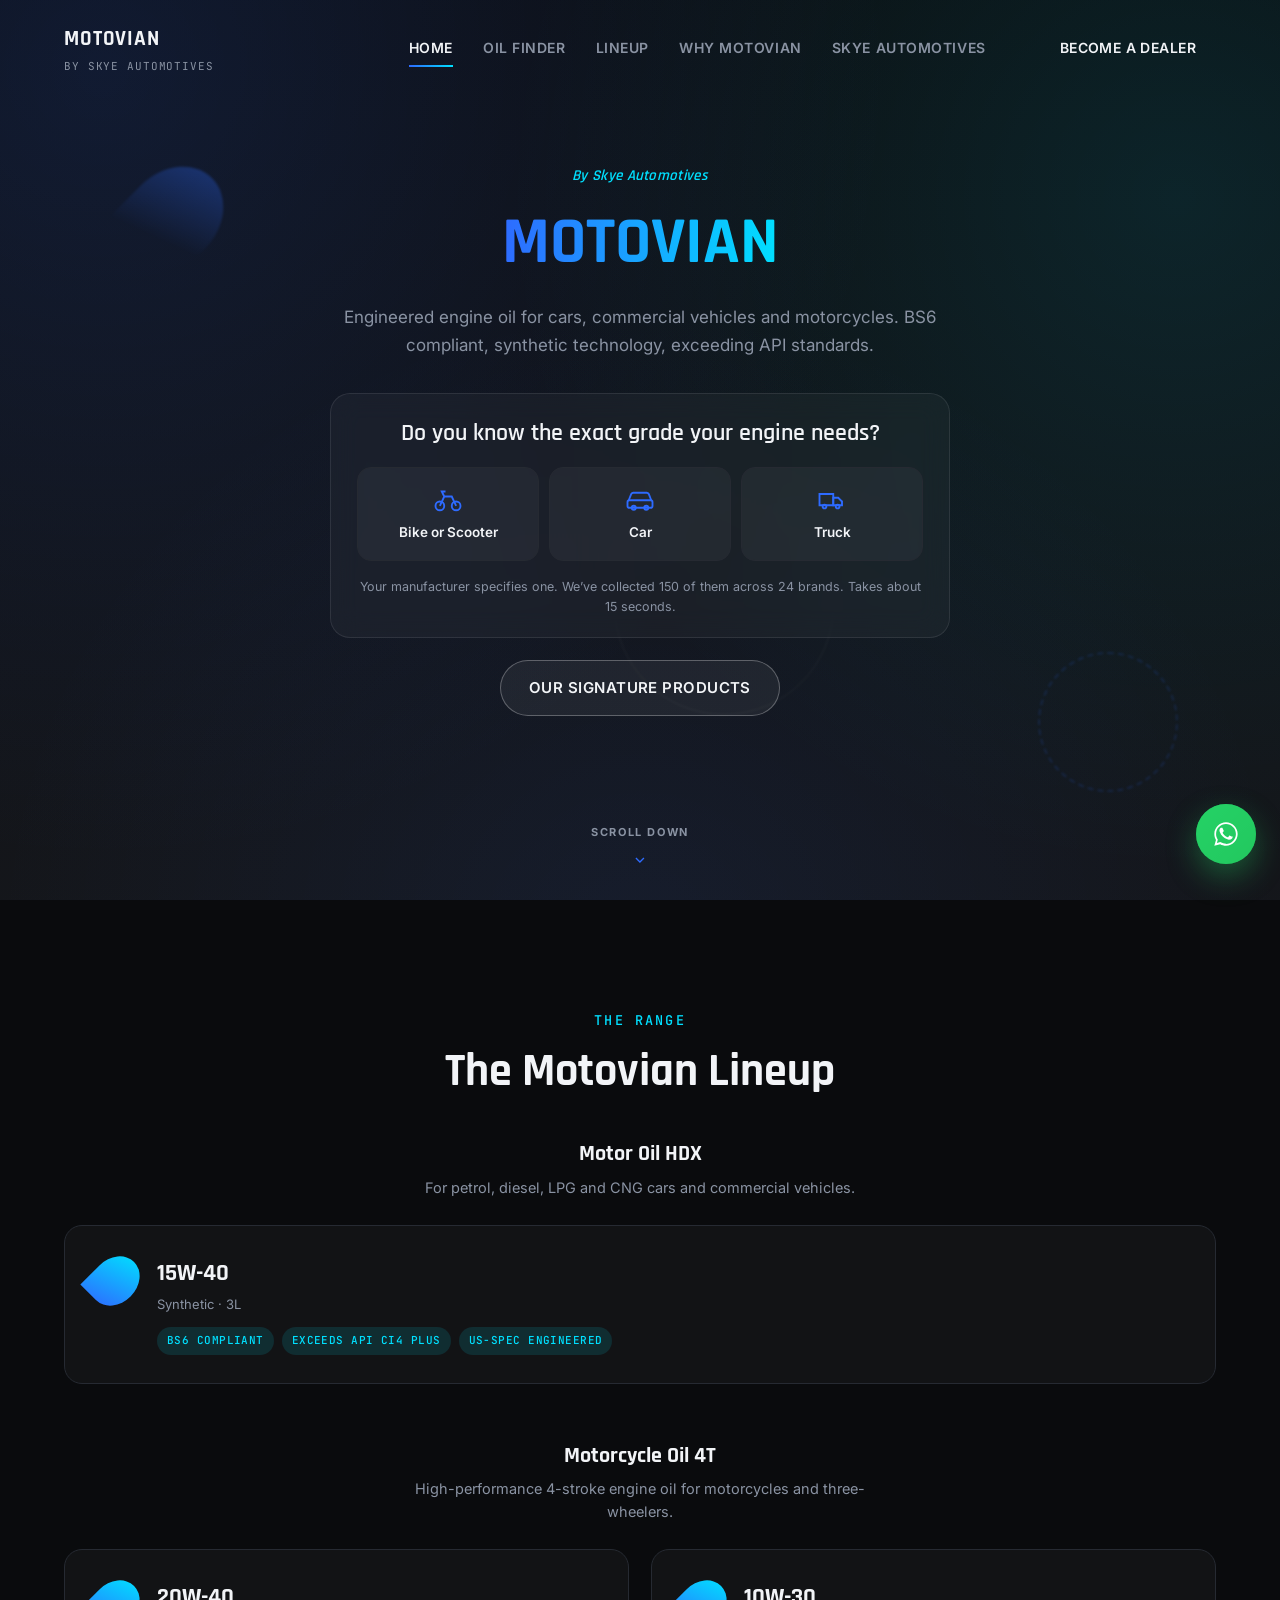
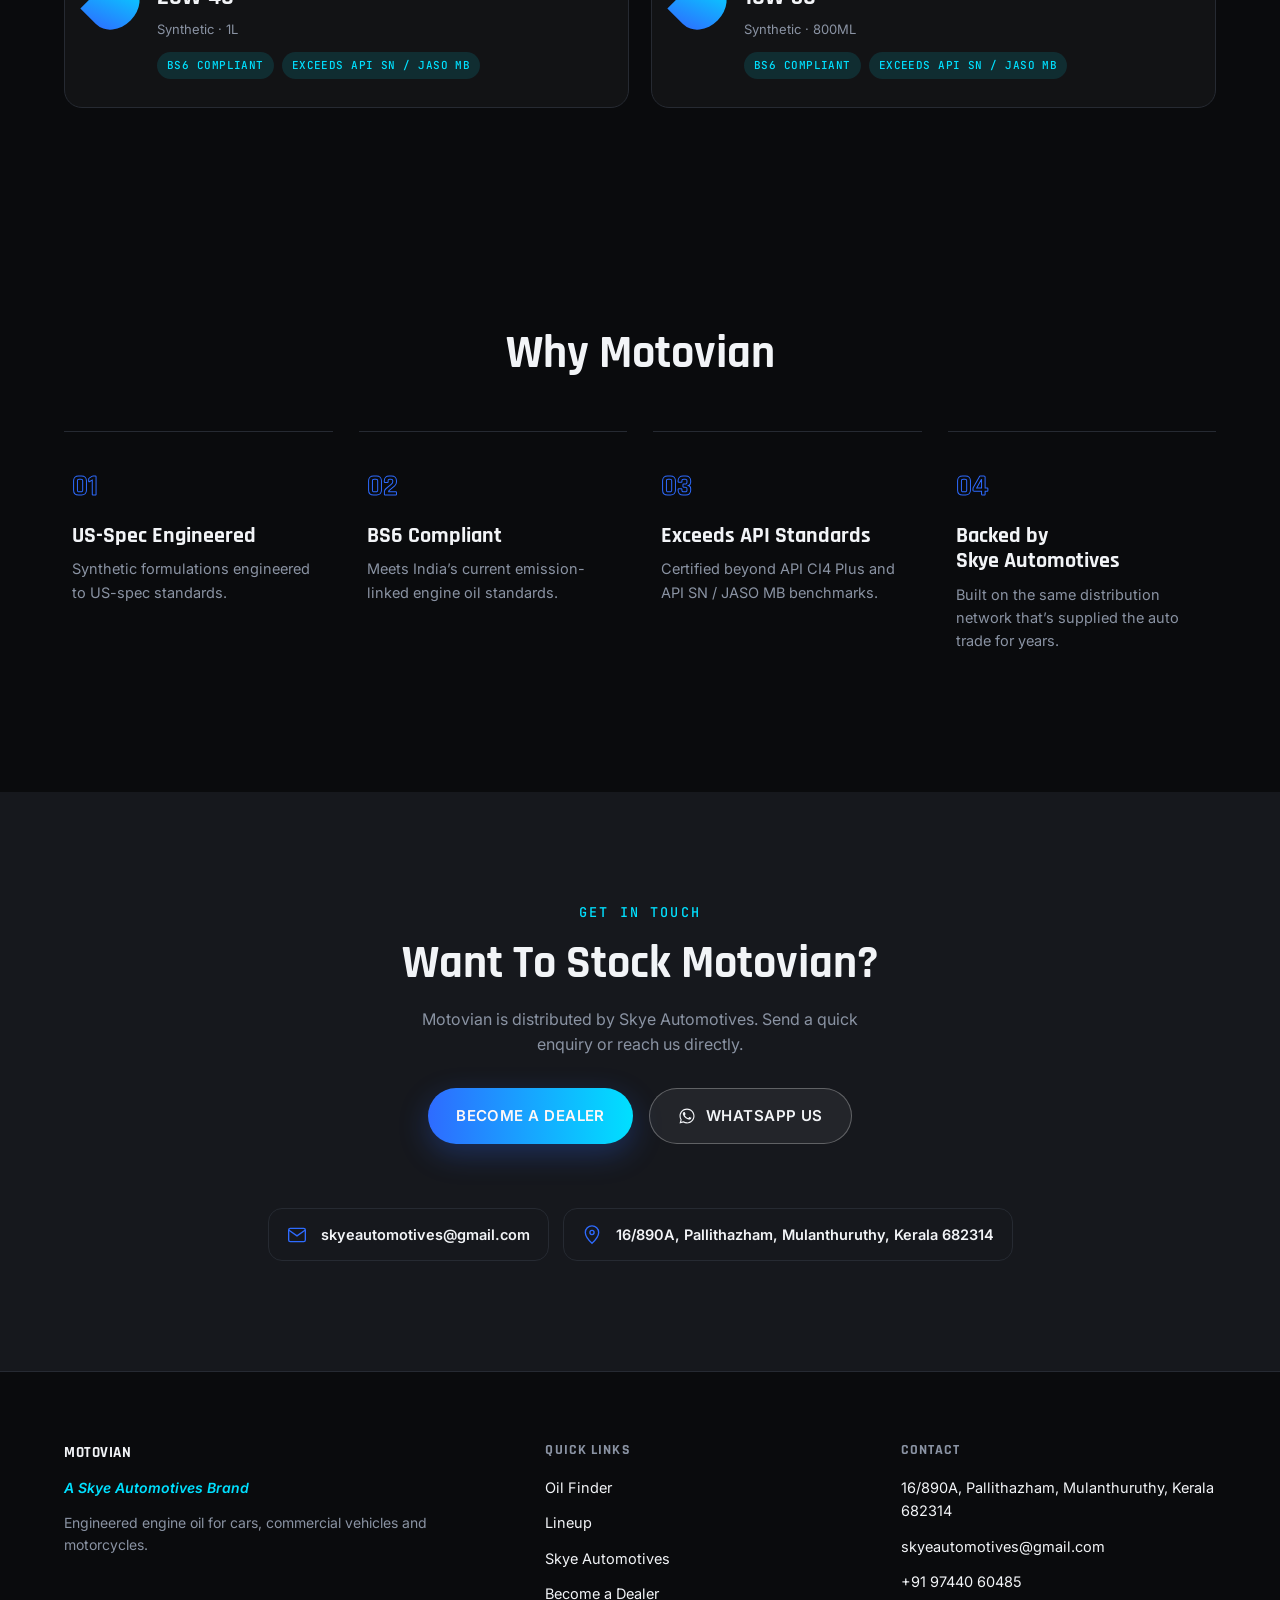
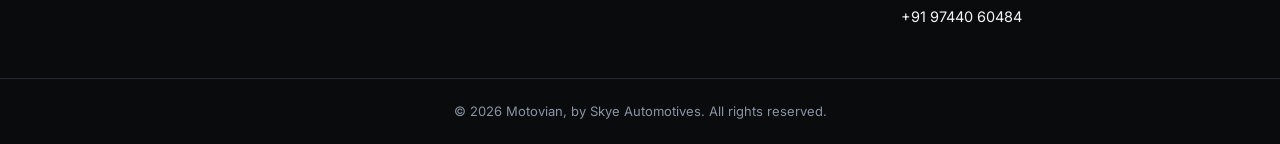
==== commit 9c728780: "Replace the dead "Find Your Oil" button with a live hero starter The old CTA asked the visitor to go" ====
--- a/motovian.html
+++ b/motovian.html
@@ -10,7 +10,7 @@
 <link rel="preconnect" href="https://fonts.gstatic.com" crossorigin>
 <link href="https://fonts.googleapis.com/css2?family=Rajdhani:wght@500;600;700&family=Inter:wght@400;500;600&family=JetBrains+Mono:wght@400;500;600&display=swap" rel="stylesheet">
 <link rel="stylesheet" href="css/style.css?v=47">
-<link rel="stylesheet" href="css/motovian.css?v=9">
+<link rel="stylesheet" href="css/motovian.css?v=12">
 </head>
 <body>
 
@@ -64,8 +64,27 @@
       Engineered engine oil for cars, commercial vehicles and motorcycles.
       BS6 compliant, synthetic technology, exceeding API standards.
     </p>
-    <div class="hero-actions reveal">
-      <a href="oil-finder.html" class="btn btn-primary">Find Your Oil</a>
+    <div class="hero-starter reveal">
+      <p class="hero-starter-q">Do you know the exact grade your engine needs?</p>
+      <div class="hero-starter-chips">
+        <a href="oil-finder.html?v=2w" class="starter-chip">
+          <svg viewBox="0 0 24 24" aria-hidden="true"><circle cx="5.5" cy="17.5" r="3.5"/><circle cx="18.5" cy="17.5" r="3.5"/><path d="M5.5 17.5 9 10h6l3.5 7.5M9 10 7 6h3"/></svg>
+          <span>Bike or Scooter</span>
+        </a>
+        <a href="oil-finder.html?v=4w" class="starter-chip">
+          <svg viewBox="0 0 24 24" aria-hidden="true"><path d="M3 13l2-5a2 2 0 0 1 2-1h10a2 2 0 0 1 2 1l2 5"/><rect x="2" y="13" width="20" height="6" rx="1.5"/><circle cx="7" cy="19" r="1.6"/><circle cx="17" cy="19" r="1.6"/></svg>
+          <span>Car</span>
+        </a>
+        <a href="oil-finder.html?v=hcv" class="starter-chip">
+          <svg viewBox="0 0 24 24" aria-hidden="true"><path d="M2 8h11v9H2z"/><path d="M13 11h4l3 3v3h-7z"/><circle cx="6" cy="18" r="1.5"/><circle cx="16.5" cy="18" r="1.5"/></svg>
+          <span>Truck</span>
+        </a>
+      </div>
+      <p class="hero-starter-meta">
+        Your manufacturer specifies one. We&rsquo;ve collected 150 of them across 24 brands. Takes about 15 seconds.
+      </p>
+    </div>
+    <div class="hero-actions hero-actions-quiet reveal">
       <a href="#lineup" class="btn btn-outline-light">Our Signature Products</a>
     </div>
   </div>
--- a/css/motovian.css
+++ b/css/motovian.css
@@ -63,6 +63,66 @@
 }
 .nav-parent-link:hover { color: var(--accent); }
 
+/* ---- hero starter: the Oil Finder's first question, asked right in the
+   hero. A visitor who taps a chip has already answered step one, so the
+   finder opens on step two rather than on a cold empty form. ---- */
+.hero-starter {
+  max-width: 620px;
+  margin: 30px auto 0;
+  padding: 24px 26px 20px;
+  border-radius: 20px;
+  background: rgba(255,255,255,.035);
+  border: 1px solid rgba(255,255,255,.09);
+  backdrop-filter: blur(14px);
+  -webkit-backdrop-filter: blur(14px);
+}
+.hero-starter-q {
+  font-family: var(--ff-head);
+  font-size: clamp(19px, 2.4vw, 24px);
+  font-weight: 600;
+  line-height: 1.3;
+  color: var(--text);
+  text-align: center;
+  margin-bottom: 18px;
+}
+.hero-starter-chips { display: flex; gap: 10px; }
+.starter-chip {
+  flex: 1 1 0;
+  display: flex; flex-direction: column; align-items: center; gap: 8px;
+  padding: 16px 10px;
+  border-radius: 14px;
+  background: rgba(255,255,255,.04);
+  border: 1px solid var(--line);
+  color: var(--text);
+  font-family: var(--ff-body); font-size: 13.5px; font-weight: 600;
+  text-align: center; text-decoration: none;
+  transition: border-color .25s, background .25s, transform .25s var(--ease);
+}
+.starter-chip svg {
+  width: 30px; height: 30px;
+  stroke: var(--accent); fill: none; stroke-width: 1.5;
+  transition: stroke .25s;
+}
+.starter-chip:hover {
+  border-color: var(--accent);
+  background: rgba(46,107,255,.1);
+  transform: translateY(-4px);
+}
+.starter-chip:hover svg { stroke: var(--accent-2); }
+.hero-starter-meta {
+  font-size: 12.5px; line-height: 1.6; color: var(--muted);
+  text-align: center; margin: 16px 0 0;
+}
+.hero-actions-quiet { margin-top: 22px; }
+
+@media (max-width: 560px) {
+  .hero-starter { padding: 20px 18px 16px; margin-top: 24px; }
+  .hero-starter-chips { flex-direction: column; gap: 8px; }
+  .starter-chip { flex-direction: row; justify-content: flex-start; gap: 14px; padding: 13px 16px; text-align: left; }
+  .starter-chip svg { width: 24px; height: 24px; }
+  .starter-chip:hover { transform: translateX(4px); }
+}
+
 /* ---- oil finder: sequential single-card steps. Each step replaces the
    last (only the current question is ever visible), ending in one rich
    result screen with no filters left on show. Page shell (header,
@@ -134,6 +194,19 @@
 .finder-opt-sm.active { border-color: var(--accent); background: rgba(46,107,255,.12); color: var(--accent-text); }
 .finder-continue { display: flex; width: 100%; justify-content: center; }
 
+.finder-result-card { position: relative; padding-top: 38px; }
+.finder-reset-btn {
+  position: absolute; top: 0; right: 0;
+  display: inline-flex; align-items: center; gap: 6px;
+  padding: 8px 14px; border-radius: 100px;
+  background: rgba(255,255,255,.05); border: 1px solid var(--line);
+  color: var(--text); font-family: var(--ff-mono); font-size: 11.5px; font-weight: 600;
+  letter-spacing: .04em; text-transform: uppercase;
+  cursor: pointer; touch-action: manipulation;
+  transition: border-color .3s var(--ease), color .3s var(--ease), background .3s var(--ease);
+}
+.finder-reset-btn svg { width: 13px; height: 13px; stroke: currentColor; fill: none; stroke-width: 2; }
+.finder-reset-btn:hover { border-color: var(--accent); color: var(--accent-text); background: var(--accent-soft); }
 .finder-result-vehicle {
   font-family: var(--ff-mono); font-size: 12.5px; font-weight: 500; letter-spacing: .08em;
   text-transform: uppercase; color: var(--muted); text-align: center;
@@ -156,14 +229,24 @@
    price (which isn't public yet). ---- */
 .finder-result-facts {
   margin-top: 26px; padding-top: 22px; border-top: 1px solid var(--line);
-  display: flex; flex-direction: column; gap: 14px;
+  display: flex; flex-direction: column; gap: 16px;
+  text-align: left;
 }
 .finder-result-facts:empty { display: none; }
-.finder-fact { font-size: 13px; color: var(--muted); line-height: 1.55; text-align: center; }
-.finder-fact strong { color: var(--text-light); font-weight: 600; }
+.finder-fact + .finder-fact { padding-top: 16px; border-top: 1px solid rgba(255,255,255,.05); }
+.finder-fact-label {
+  font-family: var(--ff-mono); font-size: 11px; font-weight: 600; letter-spacing: .08em;
+  text-transform: uppercase; color: var(--accent-text); margin-bottom: 5px;
+}
+.finder-fact-value { font-size: 13.5px; color: var(--muted); line-height: 1.5; }
 
 @media (max-width: 640px) {
   .finder-app { padding: 32px 22px; }
+  .finder-result-card { padding-top: 0; }
+  .finder-reset-btn {
+    position: static; display: flex; width: 100%; justify-content: center;
+    margin-bottom: 22px;
+  }
 }
 
 /* ---- lineup ---- */
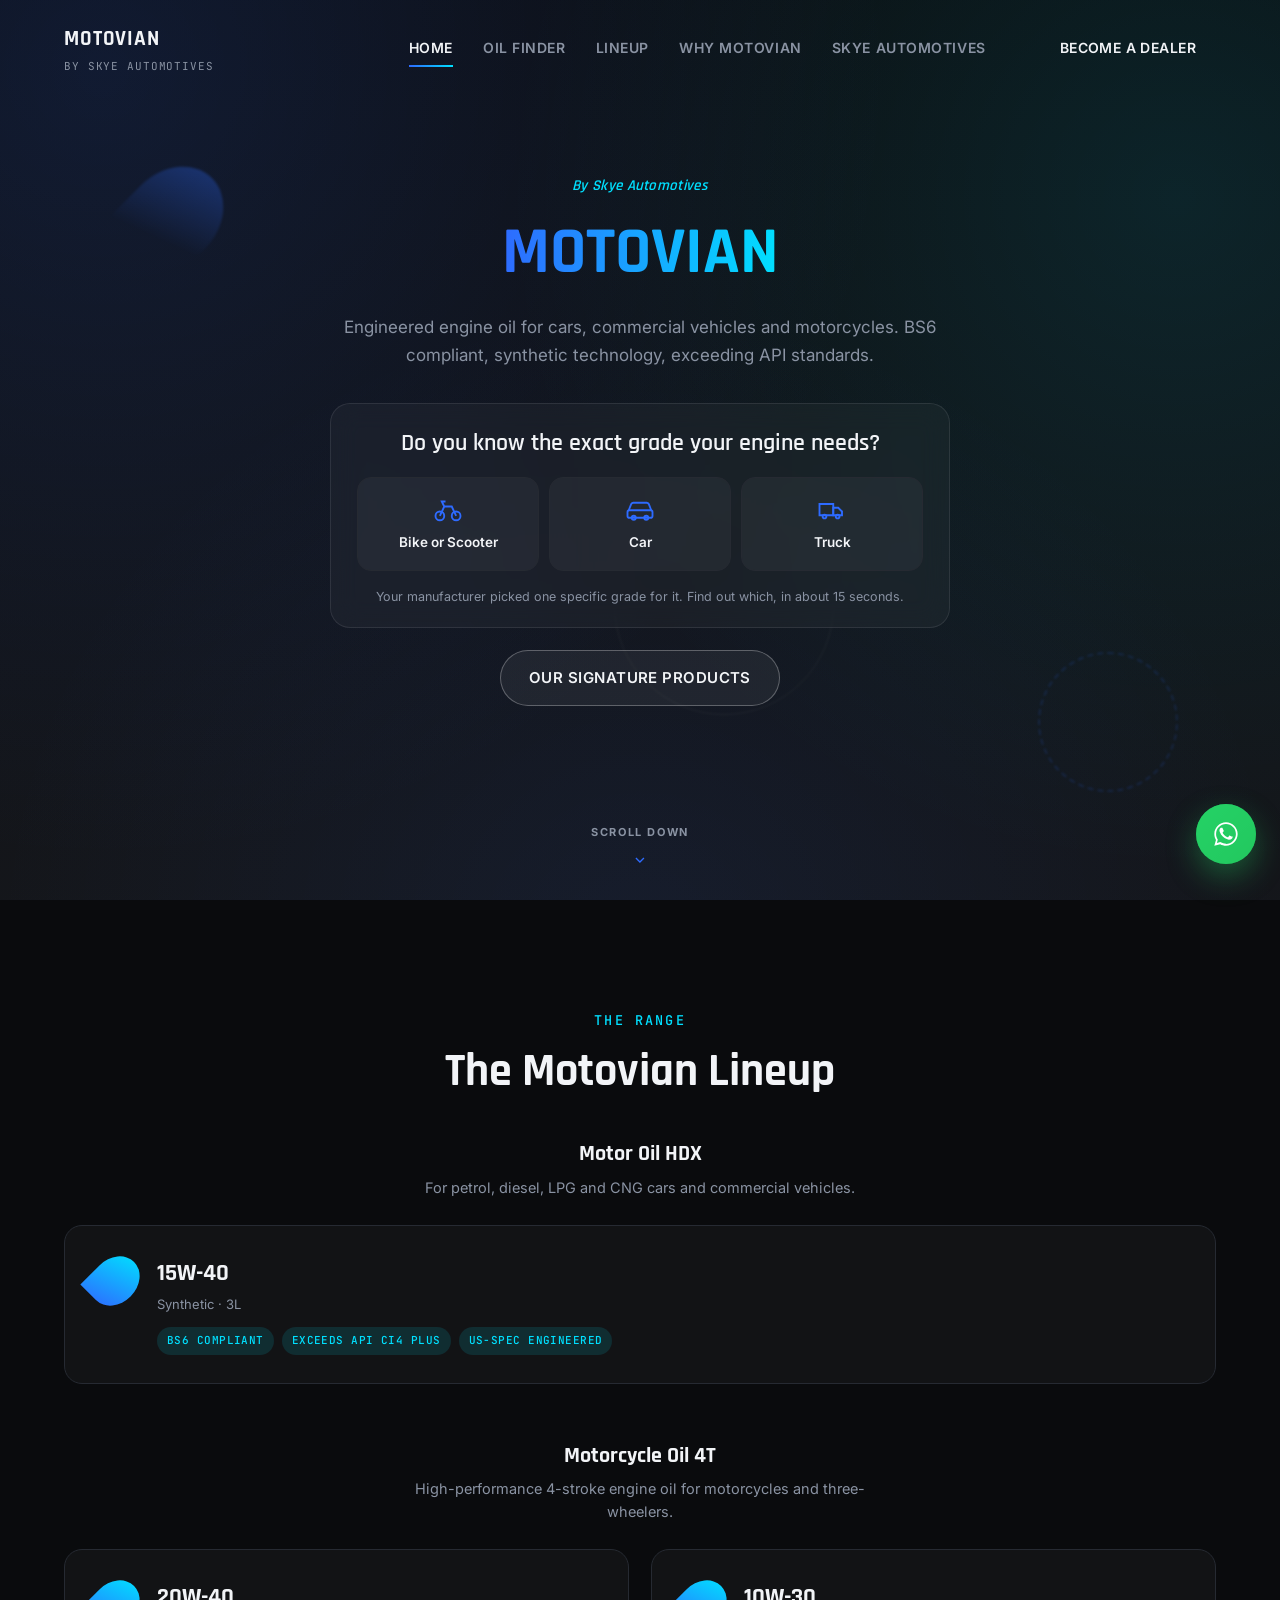
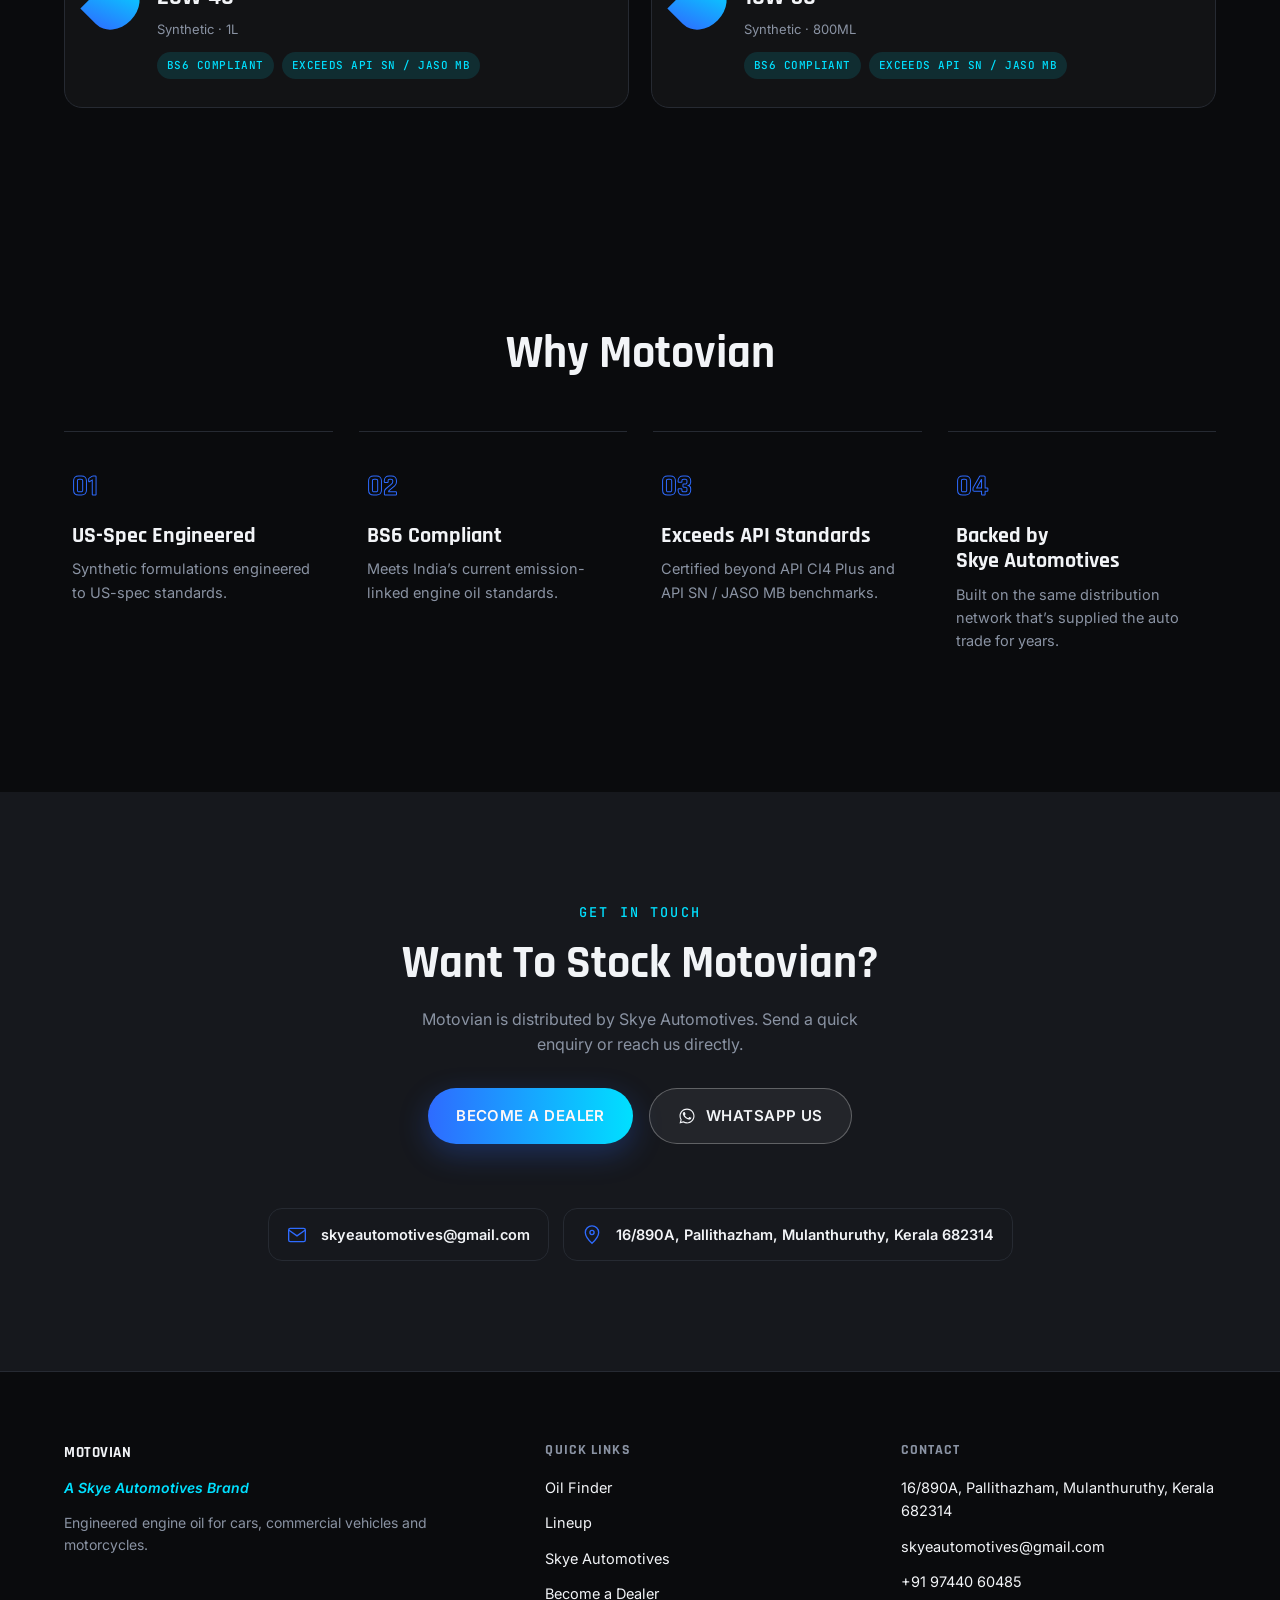
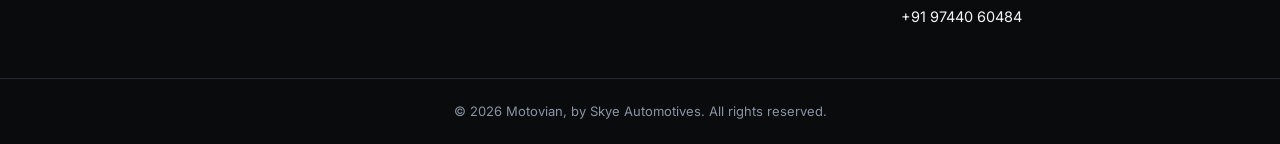
==== commit 1bfc8ba4: "Rebuild the finder steps as tiles with a progress rail The company step was one small native dropdow" ====
--- a/motovian.html
+++ b/motovian.html
@@ -10,7 +10,7 @@
 <link rel="preconnect" href="https://fonts.gstatic.com" crossorigin>
 <link href="https://fonts.googleapis.com/css2?family=Rajdhani:wght@500;600;700&family=Inter:wght@400;500;600&family=JetBrains+Mono:wght@400;500;600&display=swap" rel="stylesheet">
 <link rel="stylesheet" href="css/style.css?v=47">
-<link rel="stylesheet" href="css/motovian.css?v=12">
+<link rel="stylesheet" href="css/motovian.css?v=14">
 </head>
 <body>
 
@@ -81,7 +81,7 @@
         </a>
       </div>
       <p class="hero-starter-meta">
-        Your manufacturer specifies one. We&rsquo;ve collected 150 of them across 24 brands. Takes about 15 seconds.
+        Your manufacturer picked one specific grade for it. Find out which, in about 15 seconds.
       </p>
     </div>
     <div class="hero-actions hero-actions-quiet reveal">
--- a/css/motovian.css
+++ b/css/motovian.css
@@ -116,6 +116,13 @@
 .hero-actions-quiet { margin-top: 22px; }
 
 @media (max-width: 560px) {
+  .finder-app { padding: 30px 20px; }
+  .finder-progress { margin-bottom: 24px; }
+  .finder-progress-step { font-size: 9px; letter-spacing: .08em; }
+  .finder-tiles { gap: 8px; max-height: 50vh; }
+  .finder-tile { padding: 12px 13px; }
+  .finder-tile-name { font-size: 13px; }
+
   .hero-starter { padding: 20px 18px 16px; margin-top: 24px; }
   .hero-starter-chips { flex-direction: column; gap: 8px; }
   .starter-chip { flex-direction: row; justify-content: flex-start; gap: 14px; padding: 13px 16px; text-align: left; }
@@ -166,9 +173,10 @@
 .finder-actions { display: flex; justify-content: center; margin-top: 20px; }
 .finder-actions .btn { width: 100%; justify-content: center; }
 .finder-step-back {
-  display: block; margin: 20px auto 0; background: none; border: none; cursor: pointer;
-  color: var(--muted); font-family: var(--ff-body); font-size: 13px; font-weight: 600;
-  text-decoration: underline; touch-action: manipulation;
+  background: none; border: none; cursor: pointer; padding: 4px 10px;
+  color: var(--muted); font-family: var(--ff-mono); font-size: 11.5px; font-weight: 500;
+  letter-spacing: .08em; text-transform: uppercase; touch-action: manipulation;
+  transition: color .25s;
 }
 .finder-step-back:hover { color: var(--accent-text); }
 .finder-alt { text-align: center; font-size: 13px; color: var(--muted); margin-top: 18px; }
@@ -176,18 +184,86 @@
 .finder-noscript { color: var(--muted); margin-top: 18px; }
 .finder-optional { font-weight: 400; color: var(--muted); text-transform: none; letter-spacing: normal; }
 
-.finder-select-row select {
-  width: 100%; padding: 16px 18px; border-radius: 10px;
-  border: 1px solid var(--line); background: rgba(255,255,255,.04); color: var(--text);
-  font-size: 14.5px; font-family: var(--ff-body); transition: border-color .3s, box-shadow .3s;
-  appearance: none;
-  background-image: url("data:image/svg+xml,%3Csvg xmlns='http://www.w3.org/2000/svg' viewBox='0 0 24 24' fill='none' stroke='%238A93A3' stroke-width='2'%3E%3Cpath d='M6 9l6 6 6-6'/%3E%3C/svg%3E");
-  background-repeat: no-repeat; background-position: right 16px center; background-size: 18px;
-}
-.finder-select-row select:focus {
-  outline: none; border-color: var(--accent); box-shadow: 0 0 0 3px rgba(46,107,255,.18);
-}
-.finder-select-row select option { background: var(--panel); color: var(--text); }
+/* ---- progress rail: three numbered nodes joined by a line that fills in
+   as the visitor advances. Gives the card a top edge and a sense of how
+   little is left to do. ---- */
+.finder-progress { display: flex; margin-bottom: 30px; }
+.finder-progress[hidden] { display: none; }
+.finder-progress-step {
+  position: relative; flex: 1;
+  display: flex; flex-direction: column; align-items: center; gap: 8px;
+  font-family: var(--ff-mono); font-size: 10px; font-weight: 500;
+  letter-spacing: .12em; text-transform: uppercase;
+  color: var(--muted); transition: color .35s var(--ease);
+}
+.finder-progress-step::before {
+  content: ""; position: absolute; top: 13px; right: 50%; width: 100%; height: 1px;
+  background: var(--line); transition: background .35s var(--ease);
+}
+.finder-progress-step:first-child::before { display: none; }
+.finder-progress-step i {
+  position: relative; z-index: 1;
+  width: 27px; height: 27px; border-radius: 50%;
+  display: grid; place-items: center;
+  font-style: normal; font-size: 11.5px; font-weight: 600;
+  background: var(--panel); border: 1px solid var(--line); color: var(--muted);
+  transition: border-color .35s var(--ease), background .35s var(--ease),
+              color .35s var(--ease), box-shadow .35s var(--ease);
+}
+.finder-progress-step.is-done { color: var(--text); }
+.finder-progress-step.is-done::before,
+.finder-progress-step.is-current::before { background: var(--accent); }
+.finder-progress-step.is-done i { background: var(--accent); border-color: var(--accent); color: #fff; }
+.finder-progress-step.is-current { color: var(--accent-text); }
+.finder-progress-step.is-current i {
+  border-color: var(--accent); color: var(--accent-text);
+  background: var(--accent-soft); box-shadow: 0 0 0 4px rgba(46,107,255,.13);
+}
+
+/* ---- choice tiles: every option visible and tappable at once, rather than
+   collapsed into a dropdown that leaves the card looking empty. ---- */
+.finder-tiles {
+  display: grid; grid-template-columns: repeat(2, 1fr); gap: 10px;
+  max-height: 336px; overflow-y: auto;
+  padding: 2px 6px 2px 2px; margin: 0 -2px;
+  scrollbar-width: thin; scrollbar-color: var(--line) transparent;
+  /* Fade the bottom edge so a long list reads as "more below" rather than
+     as a row sliced in half by the card. */
+  mask-image: linear-gradient(to bottom, #000 calc(100% - 28px), transparent);
+  -webkit-mask-image: linear-gradient(to bottom, #000 calc(100% - 28px), transparent);
+}
+.finder-tiles.is-ended {
+  mask-image: none;
+  -webkit-mask-image: none;
+}
+.finder-tiles::-webkit-scrollbar { width: 6px; }
+.finder-tiles::-webkit-scrollbar-track { background: transparent; }
+.finder-tiles::-webkit-scrollbar-thumb { background: var(--line); border-radius: 3px; }
+.finder-tiles::-webkit-scrollbar-thumb:hover { background: var(--accent); }
+.finder-tile {
+  display: flex; flex-direction: column; align-items: flex-start; gap: 4px;
+  padding: 14px 16px; border-radius: 12px;
+  background: rgba(255,255,255,.03); border: 1px solid var(--line); color: var(--text);
+  font-family: var(--ff-body); text-align: left; cursor: pointer;
+  transition: border-color .25s, background .25s, transform .25s var(--ease);
+  touch-action: manipulation;
+}
+.finder-tile-name { font-size: 14px; font-weight: 600; line-height: 1.35; }
+.finder-tile-meta {
+  font-family: var(--ff-mono); font-size: 11px; font-weight: 500;
+  letter-spacing: .04em; color: var(--accent-text);
+}
+.finder-tile:hover { border-color: var(--accent); background: rgba(46,107,255,.1); transform: translateY(-2px); }
+.finder-tile:focus-visible { outline: none; border-color: var(--accent); box-shadow: 0 0 0 3px rgba(46,107,255,.18); }
+.finder-tile-wide { grid-column: 1 / -1; align-items: center; }
+.finder-tile-wide .finder-tile-name { font-weight: 500; color: var(--muted); font-size: 13px; }
+.finder-tile-wide:hover .finder-tile-name { color: var(--text); }
+
+.finder-step-foot {
+  display: flex; justify-content: center;
+  margin-top: 22px; padding-top: 18px;
+  border-top: 1px solid rgba(255,255,255,.05);
+}
 
 .finder-options-row { flex-direction: row; flex-wrap: wrap; margin-bottom: 16px; }
 .finder-opt-sm { width: auto; flex: 1 1 calc(50% - 5px); justify-content: center; padding: 12px 16px; }
